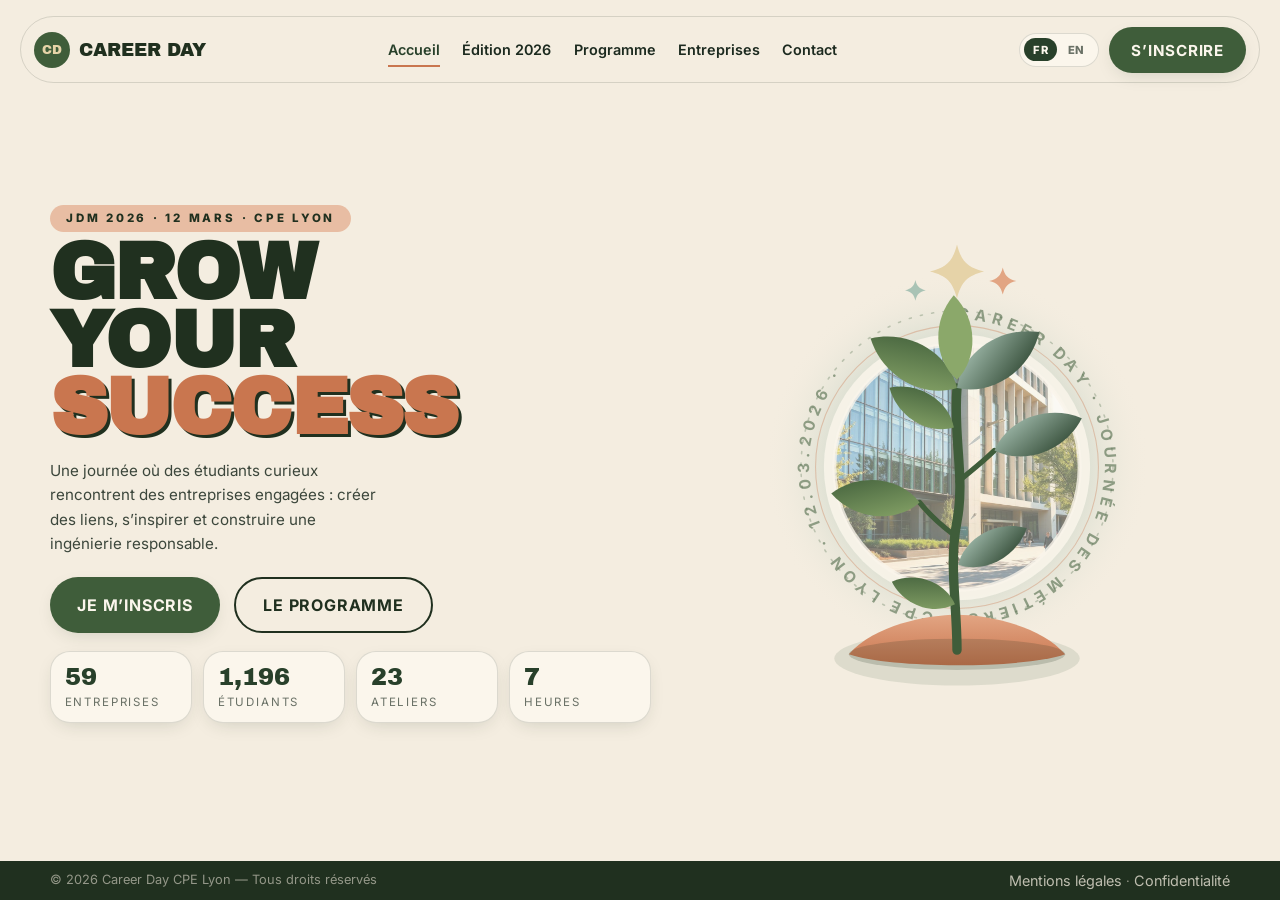
==== index.html @ 2022bc17 "Initial commit" ====
<!doctype html>
<html lang="fr">
<head>
  <meta charset="utf-8" />
  <meta name="viewport" content="width=device-width, initial-scale=1" />
  <title>Career Day 2026 — Grow Your Success | CPE Lyon</title>
  <meta name="description" content="CPE Lyon Career Day 2026: meet innovative companies, discover engineering careers with real impact, and grow your responsible future. March 12, 2026." />
  <meta property="og:title" content="Career Day 2026 — Grow Your Success" />
  <meta property="og:description" content="Meet, exchange, get inspired, and build your responsible future at CPE Lyon Career Day 2026." />
  <meta property="og:type" content="website" />
  <meta name="twitter:card" content="summary_large_image" />
  <link rel="preconnect" href="https://fonts.googleapis.com" />
  <link rel="preconnect" href="https://fonts.gstatic.com" crossorigin />
  <link rel="stylesheet" href="https://fonts.googleapis.com/css2?family=Archivo+Black&family=Archivo:wght@400;600;800;900&family=Inter:wght@400;500;600;700&display=swap" />
  <link rel="stylesheet" href="css/style.css" />
  <link rel="stylesheet" href="css/grow.css" />
  <link rel="stylesheet" href="css/pages.css" />
</head>
<body class="is-landing">
  <a class="skip" href="#main" data-en="Skip to content">Aller au contenu</a>
  <div class="loader" id="loader"><div class="loader__ring" aria-hidden="true"></div></div>
  <div id="site-nav"></div>

  <main id="main">
    <!-- HERO — single screen: title + stats + CTA + animated SVG -->
    <section class="hero hero--single">
      <div class="container hero__grid">
        <div>
          <span class="chip" data-en="JDM 2026 · March 12 · CPE Lyon">JDM 2026 · 12 mars · CPE Lyon</span>
          <h1 class="hero__title">
            <span data-en="Grow">Grow</span>
            <span data-en="Your">Your</span>
            <span class="hero__accent" data-en="Success">Success</span>
          </h1>
          <p class="hero__lead" data-en="One day where curious students meet committed companies — connect, get inspired, and shape a responsible engineering future.">
            Une journée où des étudiants curieux rencontrent des entreprises engagées :
            créer des liens, s’inspirer et construire une ingénierie responsable.
          </p>
          <div class="hero__cta">
            <button class="btn btn--primary btn--lg" data-modal-open="registerModal" data-en="Register free">Je m’inscris</button>
            <a class="btn btn--ghost btn--lg" href="program.html" data-en="Explore the program">Le programme</a>
          </div>
          <ul class="stats">
            <li><span class="stat__num" data-count="60" data-suffix="+">0</span><span class="stat__lbl" data-en="Companies">Entreprises</span></li>
            <li><span class="stat__num" data-count="1200" data-suffix="+">0</span><span class="stat__lbl" data-en="Students">Étudiants</span></li>
            <li><span class="stat__num" data-count="24">0</span><span class="stat__lbl" data-en="Workshops">Ateliers</span></li>
            <li><span class="stat__num" data-count="8">0</span><span class="stat__lbl" data-en="Hours">Heures</span></li>
          </ul>
        </div>

        <!-- ===== Animated SVG illustration: the growth story ===== -->
        <div class="hero__right">
          <div class="grow" role="img" aria-label="Illustration of a seed growing into an upward success sprout">
            <svg class="grow__svg" viewBox="0 0 400 500" fill="none" xmlns="http://www.w3.org/2000/svg" aria-hidden="true">
              <defs>
                <radialGradient id="gHalo" cx="50%" cy="50%" r="50%">
                  <stop offset="0%" stop-color="var(--sand)" stop-opacity=".95" />
                  <stop offset="60%" stop-color="var(--sky)" stop-opacity=".45" />
                  <stop offset="100%" stop-color="var(--cream)" stop-opacity="0" />
                </radialGradient>
                <linearGradient id="gLeafA" x1="0" y1="0" x2="1" y2="1">
                  <stop offset="0%" stop-color="var(--olive)" />
                  <stop offset="100%" stop-color="var(--moss)" />
                </linearGradient>
                <linearGradient id="gLeafB" x1="0" y1="0" x2="1" y2="1">
                  <stop offset="0%" stop-color="var(--sky)" />
                  <stop offset="100%" stop-color="var(--moss-deep)" />
                </linearGradient>
                <linearGradient id="gSoil" x1="0" y1="0" x2="0" y2="1">
                  <stop offset="0%" stop-color="var(--clay-soft)" />
                  <stop offset="100%" stop-color="var(--clay)" />
                </linearGradient>
                <path id="leafShape" d="M0,0 C26,-30 74,-30 104,-4 C74,26 26,26 0,0 Z" />
                <clipPath id="gPhotoClip"><circle cx="200" cy="252" r="118" /></clipPath>
                <path id="sealPath" d="M200,110 a142,142 0 1,1 -0.1,0" />

              </defs>

              <!-- ambient light + provisional JDM emblem -->
              <g class="grow__layer" style="--depth:.35">
                <circle class="grow__halo" cx="200" cy="250" r="185" fill="url(#gHalo)" />
                <circle cx="200" cy="252" r="128" fill="var(--paper)" opacity=".85" />
                <g clip-path="url(#gPhotoClip)" opacity=".55">
                  <image href="assets/images/campus-1.jpg" x="82" y="134" width="236" height="236"
                         preserveAspectRatio="xMidYMid slice" />
                </g>
                <circle cx="200" cy="252" r="118" fill="none" stroke="var(--paper)" stroke-width="4" opacity=".8" />

                <!-- provisional logo / seal -->
                <g class="grow__seal">
                  <circle cx="200" cy="252" r="150" fill="none" stroke="var(--moss)" stroke-opacity=".28"
                          stroke-width="1.5" stroke-dasharray="2 9" stroke-linecap="round" />
                  <circle cx="200" cy="252" r="136" fill="none" stroke="var(--clay)" stroke-opacity=".35" stroke-width="1" />
                  <g class="grow__sealspin">
                    <text class="grow__sealtxt" fill="var(--moss)" fill-opacity=".55">
                      <textPath href="#sealPath" startOffset="0">
                        CAREER DAY · JOURNÉE DES MÉTIERS · CPE LYON · 12.03.2026 ·
                      </textPath>
                    </text>
                  </g>
                </g>
              </g>


              <!-- soil / ground -->
              <g class="grow__layer" style="--depth:.15">
                <g class="grow__ground">
                  <ellipse cx="200" cy="436" rx="118" ry="26" fill="var(--moss)" opacity=".12" />
                  <path d="M96,432 C120,404 172,394 200,394 C228,394 280,404 304,432 C264,446 136,446 96,432 Z" fill="url(#gSoil)" />
                  <ellipse cx="200" cy="432" rx="104" ry="15" fill="var(--bark)" opacity=".18" />
                </g>
              </g>

              <!-- the plant -->
              <g class="grow__layer" style="--depth:.7">
                <g class="grow__plant">
                  <!-- seed -->
                  <ellipse class="grow__seed" cx="200" cy="402" rx="11" ry="15" fill="var(--bark)" />

                  <!-- main stem -->
                  <path class="grow__stem" style="--len:320"
                        d="M200,428 C200,382 192,346 200,304 C208,262 196,222 200,176"
                        stroke="var(--moss)" stroke-width="9" stroke-linecap="round" />
                  <!-- side branches -->
                  <path class="grow__branch" style="--len:70;--d:1.72s" d="M198,318 C182,306 172,296 164,286"
                        stroke="var(--moss)" stroke-width="5" stroke-linecap="round" />
                  <path class="grow__branch" style="--len:70;--d:2.12s" d="M201,266 C216,254 226,246 236,236"
                        stroke="var(--moss)" stroke-width="5" stroke-linecap="round" />

                  <!-- leaves, unfurling one by one -->
                  <g transform="translate(198,384) rotate(-158) scale(.62)">
                    <g class="grow__leafwrap" style="--fr:2.2deg;--fd:.2s">
                      <use class="grow__leaf" href="#leafShape" style="--d:1.48s;--r0:-18deg" fill="url(#gLeafA)" />
                    </g>
                  </g>
                  <g transform="translate(201,346) rotate(-26) scale(.72)">
                    <g class="grow__leafwrap" style="--fr:-2.4deg;--fd:.9s">
                      <use class="grow__leaf" href="#leafShape" style="--d:1.78s;--r0:18deg" fill="url(#gLeafB)" />
                    </g>
                  </g>
                  <g transform="translate(164,286) rotate(-172) scale(.82)">
                    <g class="grow__leafwrap" style="--fr:2.6deg;--fd:1.4s">
                      <use class="grow__leaf" href="#leafShape" style="--d:2.12s;--r0:-20deg" fill="url(#gLeafA)" />
                    </g>
                  </g>
                  <g transform="translate(236,236) rotate(-18) scale(.86)">
                    <g class="grow__leafwrap" style="--fr:-2.2deg;--fd:2s">
                      <use class="grow__leaf" href="#leafShape" style="--d:2.44s;--r0:20deg" fill="url(#gLeafB)" />
                    </g>
                  </g>
                  <g transform="translate(197,214) rotate(-146) scale(.7)">
                    <g class="grow__leafwrap" style="--fr:2deg;--fd:2.6s">
                      <use class="grow__leaf" href="#leafShape" style="--d:2.82s;--r0:-16deg" fill="url(#gLeafA)" />
                    </g>
                  </g>

                  <!-- top sprout : same leaf language as the rest of the plant -->
                  <g transform="translate(200,176)">
                    <g class="grow__bud">
                      <!-- left wing -->
                      <g transform="rotate(-148) scale(.92)">
                        <use class="grow__bud-leaf" style="--d:3.08s;--r0:-24deg" href="#leafShape" fill="url(#gLeafA)" />
                      </g>
                      <!-- right wing -->
                      <g transform="rotate(-32) scale(.92)">
                        <use class="grow__bud-leaf" style="--d:3.24s;--r0:24deg" href="#leafShape" fill="url(#gLeafB)" />
                      </g>
                      <!-- central upward leaf -->
                      <g transform="translate(0,-8) rotate(-90) scale(.78)">
                        <use class="grow__bud-leaf" style="--d:3.42s;--r0:0deg" href="#leafShape" fill="var(--olive)" />
                      </g>
                      <!-- sparkles crowning the sprout -->
                      <path class="grow__spark" style="--d:3.6s"
                            d="M0,-138 C4,-122 10,-116 26,-112 C10,-108 4,-102 0,-86 C-4,-102 -10,-108 -26,-112 C-10,-116 -4,-122 0,-138 Z"
                            fill="var(--sand)" />
                      <path class="grow__spark" style="--d:3.85s"
                            d="M44,-116 C46,-108 49,-105 57,-103 C49,-101 46,-98 44,-90 C42,-98 39,-101 31,-103 C39,-105 42,-108 44,-116 Z"
                            fill="var(--clay-soft)" />
                      <path class="grow__spark" style="--d:4.05s"
                            d="M-40,-104 C-38.6,-98 -36.4,-95.8 -30,-94 C-36.4,-92.2 -38.6,-90 -40,-84 C-41.4,-90 -43.6,-92.2 -50,-94 C-43.6,-95.8 -41.4,-98 -40,-104 Z"
                            fill="var(--sky)" />

                    </g>
                  </g>



                </g>
              </g>

              <!-- soft light motes -->
              <g class="grow__layer" style="--depth:1.35">
                <circle class="grow__mote" cx="128" cy="326" r="3.5" fill="var(--sand)" style="--d:2.8s;--dur:7.4s;--tx:14px" />
                <circle class="grow__mote" cx="272" cy="214" r="3" fill="var(--sky)" style="--d:4.1s;--dur:8.2s;--tx:-12px" />
              </g>
            </svg>
          </div>
        </div>
      </div>
    </section>
  </main>

  <div id="site-footer"></div>

  <!-- Register modal -->
  <div class="modal" id="registerModal" role="dialog" aria-modal="true" aria-labelledby="regTitle" aria-hidden="true">
    <div class="modal__backdrop" data-modal-close></div>
    <div class="modal__panel">
      <button class="modal__close" data-modal-close aria-label="Fermer">×</button>
      <h3 id="regTitle" data-en="Register for Career Day">Inscription au Career Day</h3>
      <p class="muted" data-en="Free for CPE Lyon students. Fill in the form and we'll send your confirmation.">Gratuit pour les étudiants de CPE Lyon. Remplissez le formulaire et vous recevrez votre confirmation.</p>
      <form class="form" data-form data-success="Inscription enregistrée ! Vérifiez votre boîte mail.">
        <div class="field"><label for="rn" data-en="Full name">Nom complet</label><input id="rn" name="name" type="text" required /><span class="err"></span></div>
        <div class="field"><label for="re" data-en="Email">E-mail</label><input id="re" name="email" type="email" required /><span class="err"></span></div>
        <div class="field"><label for="rr" data-en="I am a…">Je suis…</label>
          <select id="rr" name="role" required>
            <option value="" data-en="Choose one">Choisir</option>
            <option data-en="Student">Étudiant·e</option><option data-en="Company">Entreprise</option><option data-en="Alumni">Alumni</option>
          </select><span class="err"></span></div>
        <button type="submit" class="btn btn--primary" data-en="Send registration">Envoyer l’inscription</button>
      </form>
    </div>
  </div>

  <div class="toasts" id="toasts" aria-live="polite"></div>
  <script src="js/layout.js"></script>
  <script src="js/i18n.js"></script>
  <script src="js/script.js"></script>
  <script src="js/grow.js"></script>
</body>
</html>
---- css/style.css ----
/* =========================================================
   Career Day 2026 — earthy eco palette, light mode only
   ========================================================= */

*,*::before,*::after{box-sizing:border-box}
html{scroll-behavior:smooth;-webkit-text-size-adjust:100%}
body{margin:0;font-family:var(--font-sans);color:var(--ink);background:var(--cream);
  -webkit-font-smoothing:antialiased;overflow-x:hidden}
img,svg{display:block;max-width:100%}
button{font:inherit;cursor:pointer;border:0;background:none;color:inherit}
a{color:inherit;text-decoration:none}
:focus-visible{outline:3px solid var(--moss);outline-offset:2px;border-radius:6px}
main{min-height:60vh}

/* ---------- Design tokens (light only, ecological earthy) ---------- */
:root{
  --cream:#f4ede0;         /* warm paper */
  --paper:#fbf6ec;         /* softer paper */
  --ink:#1c2a1f;           /* deep bark */
  --bark:#20301f;          /* deepest green-brown */
  --moss:#3f5d3a;          /* primary forest green */
  --moss-deep:#28402a;
  --olive:#8ba86a;         /* fresh olive accent */
  --clay:#c9764f;          /* warm terracotta */
  --clay-soft:#e2a583;     /* peachy clay */
  --sand:#e6d3a8;          /* golden sand */
  --sky:#a9c3b5;           /* soft eucalyptus */
  --line:rgba(28,42,31,.14);
  --muted:rgba(28,42,31,.65);
  --shadow-sm:0 6px 20px -8px rgba(32,48,31,.22);
  --shadow-lg:0 30px 60px -20px rgba(32,48,31,.38);
  --radius:1.25rem;
  --font-display:"Archivo Black","Archivo",system-ui,sans-serif;
  --font-sans:"Inter",system-ui,-apple-system,sans-serif;
  --ease:cubic-bezier(.22,1,.36,1);
  --container:1180px;
}

.container{width:min(100% - 2.5rem,var(--container));margin-inline:auto}

/* ---------- Typography ---------- */
h1,h2,h3,h4,.font-display{font-family:var(--font-display);letter-spacing:-.02em;line-height:.95;margin:0}
.h2{font-size:clamp(2.4rem,5vw,4.2rem);text-transform:uppercase;color:var(--bark)}
.h2--dark{color:var(--sand)}
.h2--light{color:var(--olive)}
.eyebrow{display:inline-block;font-size:.75rem;font-weight:800;letter-spacing:.28em;
  text-transform:uppercase;color:var(--clay);margin-bottom:1rem}
.eyebrow--light{color:var(--olive)}
.lead{max-width:44ch;color:var(--ink);opacity:.85;font-size:clamp(1rem,1.1vw,1.125rem);line-height:1.65;margin:1.25rem 0 1.75rem}
.lead--dark{color:rgba(244,237,224,.85)}
.lead--light{color:rgba(244,237,224,.85)}
.muted{color:var(--muted);font-size:.9rem}

/* ---------- Buttons ---------- */
.btn{display:inline-flex;align-items:center;justify-content:center;gap:.5rem;
  padding:.85rem 1.4rem;border-radius:999px;font-weight:700;font-size:.95rem;
  text-transform:uppercase;letter-spacing:.05em;transition:transform .25s var(--ease),
  box-shadow .25s var(--ease),background .2s,color .2s;will-change:transform}
.btn:hover{transform:translateY(-2px)}
.btn:active{transform:translateY(0)}
.btn--lg{padding:1rem 1.7rem;font-size:1rem}
.btn--primary{background:var(--moss);color:var(--paper);box-shadow:var(--shadow-sm)}
.btn--primary:hover{background:var(--moss-deep)}
.btn--clay{background:var(--clay);color:var(--paper)}
.btn--sand{background:var(--sand);color:var(--bark)}
.btn--dark{background:var(--bark);color:var(--sand)}
.btn--ghost{background:transparent;color:var(--bark);border:2px solid var(--bark)}
.btn--ghost:hover{background:var(--bark);color:var(--sand)}

/* ---------- Loader ---------- */
.loader{position:fixed;inset:0;background:var(--cream);display:grid;place-items:center;
  z-index:9999;transition:opacity .5s .2s ease,visibility 0s .8s}
.loader.is-hidden{opacity:0;visibility:hidden;pointer-events:none}
.loader__ring{width:52px;height:52px;border:4px solid var(--line);
  border-top-color:var(--moss);border-radius:50%;animation:spin 1s linear infinite}
@keyframes spin{to{transform:rotate(360deg)}}

/* ---------- Scroll progress ---------- */
.scroll-progress{position:fixed;top:0;left:0;height:3px;width:0;background:var(--clay);
  z-index:100;transition:width .1s linear}

/* ---------- Skip link ---------- */
.skip{position:absolute;left:-9999px;top:0;background:var(--bark);color:var(--sand);padding:.6rem 1rem;z-index:100;border-radius:0 0 8px 0}
.skip:focus{left:0}

/* ---------- Nav ---------- */
.nav{position:fixed;inset:1rem 0 auto 0;z-index:60}
.nav.is-scrolled .nav__inner{background:color-mix(in oklab,var(--paper) 92%,transparent);
  backdrop-filter:saturate(140%) blur(14px);-webkit-backdrop-filter:saturate(140%) blur(14px);
  box-shadow:var(--shadow-sm)}
.nav__inner{display:flex;align-items:center;justify-content:space-between;gap:1rem;
  width:min(100% - 2rem,1240px);margin-inline:auto;padding:.6rem .8rem;
  border-radius:999px;border:1px solid var(--line);transition:all .3s var(--ease);background:transparent}
.nav__logo{display:flex;align-items:center;gap:.6rem;font-family:var(--font-display);
  font-size:1.15rem;color:var(--bark);text-transform:uppercase}
.nav__badge{display:grid;place-items:center;width:36px;height:36px;border-radius:50%;
  background:var(--moss);color:var(--sand);font-family:var(--font-display);font-size:.8rem}
.nav__links{display:flex;gap:1.4rem;font-weight:600;font-size:.9rem}
.nav__links a{position:relative;padding:.3rem 0;color:var(--ink)}
.nav__links a::after{content:"";position:absolute;left:0;right:100%;bottom:-4px;height:2px;
  background:var(--clay);transition:right .3s var(--ease)}
.nav__links a:hover::after,.nav__links a[aria-current="page"]::after{right:0}
.nav__links a[aria-current="page"]{color:var(--moss-deep)}
.nav__actions{display:flex;align-items:center;gap:.6rem}
.burger{display:none;width:42px;height:42px;border-radius:50%;background:var(--paper);
  place-items:center;box-shadow:var(--shadow-sm)}
.burger span{display:block;width:20px;height:2px;background:var(--bark);margin:3px auto;transition:.3s var(--ease)}
.burger.is-open span:nth-child(1){transform:translateY(5px) rotate(45deg)}
.burger.is-open span:nth-child(2){opacity:0}
.burger.is-open span:nth-child(3){transform:translateY(-5px) rotate(-45deg)}

/* Mobile drawer */
.drawer{position:fixed;inset:0;background:var(--cream);z-index:58;
  transform:translateY(-100%);transition:transform .5s var(--ease);padding:6.4rem 1.6rem 2rem;display:flex;
  overflow-y:auto}
.drawer.is-open{transform:translateY(0)}
/* keep page content from bleeding through the drawer */
body.nav-open{overflow:hidden}
body.nav-open main,body.nav-open footer{visibility:hidden}
.drawer__nav{display:flex;flex-direction:column;gap:.75rem;font-family:var(--font-display);
  font-size:1.45rem;text-transform:uppercase;color:var(--bark);width:100%}
.drawer__nav a[aria-current="page"]{color:var(--clay)}
.drawer__nav .langsw{align-self:flex-start;margin-top:.2rem}
.drawer__nav .btn{align-self:flex-start;font-family:var(--font-sans);font-size:.88rem;padding:.55rem 1.1rem;margin-top:.35rem}
@media (max-width:400px){
  .drawer{padding:6.1rem 1.3rem 1.6rem}
  .drawer__nav{font-size:1.25rem;gap:.6rem}
}


@media (max-width:960px){
  .nav__links{display:none}
  .burger{display:grid}
  .nav__actions .btn{display:none}
}

/* ---------- Page banner (shared on inner pages) ---------- */
.banner{position:relative;background:var(--moss);color:var(--paper);padding:9rem 0 5rem;overflow:hidden}
.banner__inner{position:relative;z-index:2}
.banner .eyebrow{color:var(--sand)}
.banner h1{font-size:clamp(2.6rem,6vw,5rem);text-transform:uppercase;color:var(--sand)}
.banner p{max-width:52ch;color:rgba(244,237,224,.85);margin-top:1.2rem;line-height:1.6}
.banner__deco{position:absolute;right:-4rem;top:-4rem;width:22rem;height:22rem;border-radius:50%;
  background:radial-gradient(circle at 30% 30%,var(--olive),transparent 65%);opacity:.55;z-index:1}
.wave{position:absolute;left:0;right:0;bottom:-1px;line-height:0;z-index:2}
.wave svg{width:100%;height:80px;display:block}
.wave svg path{fill:var(--cream)}
.banner + section{padding-top:5rem}

/* ---------- HERO (home) ---------- */
.hero{position:relative;padding:9rem 0 6rem;background:var(--cream);overflow:hidden}
.hero__grid{display:grid;grid-template-columns:1.1fr 1fr;gap:3rem;align-items:center}
.chip{background:color-mix(in oklab,var(--clay-soft) 65%,transparent);
  color:var(--bark);padding:.4rem 1rem;border-radius:999px;
  font-size:.72rem;font-weight:800;letter-spacing:.24em;text-transform:uppercase}
.hero__title{font-family:var(--font-display);text-transform:uppercase;
  font-size:clamp(3.2rem,10vw,8.2rem);line-height:.85;margin-top:1.4rem;color:var(--bark)}
.hero__title span{display:block}
.hero__accent{color:var(--clay);text-shadow:3px 3px 0 var(--bark)}
.hero__lead{margin-top:1.7rem;max-width:34ch;font-size:clamp(1rem,1.2vw,1.15rem);color:var(--ink);opacity:.85;line-height:1.6}
.hero__cta{margin-top:1.8rem;display:flex;flex-wrap:wrap;gap:.9rem}

/* stats */
.stats{display:grid;grid-template-columns:repeat(4,1fr);gap:1rem;margin:2.5rem 0 0;padding:0;list-style:none}
.stats li{background:var(--paper);border:1px solid var(--line);border-radius:var(--radius);
  padding:1rem 1.1rem;transition:transform .3s var(--ease);box-shadow:var(--shadow-sm)}
.stats li:hover{transform:translateY(-4px)}
.stat__num{display:block;font-family:var(--font-display);font-size:1.9rem;color:var(--moss-deep)}
.stat__lbl{font-size:.72rem;letter-spacing:.16em;text-transform:uppercase;color:var(--muted)}

/* hero right */
.hero__right{position:relative;justify-self:center;width:100%;max-width:440px;aspect-ratio:4/5}
.blob{position:absolute;inset:0;overflow:hidden;background:var(--moss);
  border-radius:58% 42% 55% 45% / 60% 55% 45% 40%;animation:morph 12s ease-in-out infinite}
.blob img{width:100%;height:100%;object-fit:cover}
@keyframes morph{
  0%,100%{border-radius:58% 42% 55% 45% / 60% 55% 45% 40%}
  50%{border-radius:45% 55% 40% 60% / 50% 45% 55% 50%}
}
.sticker{position:absolute;transform:rotate(var(--rot));animation:float 6s ease-in-out infinite;filter:drop-shadow(var(--shadow-sm))}
.sticker--lg{bottom:-1.5rem;right:-1rem;background:var(--clay);color:var(--paper);
  width:132px;height:132px;border-radius:50%;display:grid;place-items:center;
  text-align:center;font-family:var(--font-display);font-size:.72rem;text-transform:uppercase;letter-spacing:.06em;line-height:1.15}
.sticker--sm{width:56px;height:56px;border-radius:50%;display:grid;place-items:center;
  background:var(--sand);color:var(--bark);font-size:1.5rem}
.sticker--top{top:-1rem;right:12%}
.sticker--side{top:45%;left:-1.2rem;background:var(--sky);color:var(--bark)}
@keyframes float{0%,100%{transform:rotate(var(--rot)) translateY(0)}50%{transform:rotate(var(--rot)) translateY(-10px)}}

.hero .wave svg path{fill:var(--moss)}

/* ---------- Feature teasers (home) ---------- */
.teasers{background:var(--moss);color:var(--paper);padding:5rem 0 6rem}
.teasers h2{color:var(--sand)}
.teasers__grid{display:grid;grid-template-columns:repeat(3,1fr);gap:1.2rem;margin-top:2rem}
.teaser{background:rgba(255,255,255,.05);border:1px solid rgba(255,255,255,.1);
  border-radius:var(--radius);padding:1.8rem 1.4rem;transition:transform .35s var(--ease),background .3s;
  display:flex;flex-direction:column;gap:.8rem}
.teaser:hover{transform:translateY(-8px);background:rgba(255,255,255,.09)}
.teaser__ico{width:52px;height:52px;border-radius:14px;display:grid;place-items:center;background:var(--sand);color:var(--bark)}
.teaser h3{font-family:var(--font-display);text-transform:uppercase;color:var(--sand);font-size:1.15rem}
.teaser p{color:rgba(244,237,224,.78);font-size:.92rem;line-height:1.55;margin:0;flex-grow:1}
.teaser__link{font-weight:700;color:var(--clay-soft);font-size:.85rem;text-transform:uppercase;letter-spacing:.08em}
.teaser__link:hover{color:var(--sand)}

/* ---------- Cards (about pillars) ---------- */
.cards{display:grid;grid-template-columns:repeat(3,1fr);gap:1.2rem}
.card{background:var(--paper);border:1px solid var(--line);border-radius:var(--radius);
  padding:1.8rem 1.4rem;text-align:center;transition:transform .35s var(--ease),box-shadow .3s;box-shadow:var(--shadow-sm)}
.card:hover{transform:translateY(-8px);box-shadow:var(--shadow-lg)}
.card__icon{width:64px;height:64px;border-radius:50%;display:grid;place-items:center;
  margin:0 auto;color:var(--bark);transition:transform .3s var(--ease)}
.card:hover .card__icon{transform:scale(1.1) rotate(-6deg)}
.card h3{font-size:1.15rem;text-transform:uppercase;color:var(--moss-deep);margin:1rem 0 .4rem}
.card p{font-size:.9rem;color:var(--muted);line-height:1.55;margin:0}

/* ---------- Marquee ---------- */
.marquee{background:var(--bark);padding:1.4rem 0;overflow:hidden}
.marquee__track{display:flex;gap:2rem;background:var(--sand);color:var(--bark);
  padding:.85rem 0;transform:rotate(-2deg);width:110%;margin-left:-5%;
  font-family:var(--font-display);font-size:clamp(1.1rem,2vw,1.7rem);text-transform:uppercase;
  animation:scroll 30s linear infinite;white-space:nowrap}
.marquee__track span{padding-inline:1rem}
@keyframes scroll{to{transform:rotate(-2deg) translateX(-50%)}}

/* ---------- Two-col info (edition/program) ---------- */
.split{padding:5rem 0;background:var(--cream)}
.split__grid{display:grid;grid-template-columns:1fr 1fr;gap:3rem;align-items:center}
.split--clay{background:var(--clay-soft)}
.split--sand{background:var(--sand)}

.info-card{background:var(--paper);border-radius:var(--radius);padding:1.8rem;box-shadow:var(--shadow-sm)}
.info-card h3{font-family:var(--font-display);text-transform:uppercase;font-size:1.4rem;color:var(--bark);margin-bottom:1rem}
.info-card ul{list-style:none;margin:0;padding:0;display:flex;flex-direction:column;gap:.8rem;color:var(--bark)}
.info-card li{display:flex;align-items:flex-start;gap:.8rem;font-size:.95rem}
.dot{display:inline-block;width:32px;height:32px;border-radius:50%;flex-shrink:0;display:grid;place-items:center;color:var(--paper)}
.info-card small{color:var(--muted)}
.info-photo{margin:0;border-radius:var(--radius);overflow:hidden;aspect-ratio:4/3;box-shadow:var(--shadow-sm)}
.info-photo img{width:100%;height:100%;object-fit:cover;transition:transform .6s var(--ease)}
.info-photo:hover img{transform:scale(1.05)}

/* Passport visual */
.passport{position:relative;display:grid;place-items:center;padding:1rem}
.passport__card{width:230px;height:320px;background:var(--bark);border-radius:1.2rem;
  color:var(--sand);padding:1.5rem;box-shadow:var(--shadow-lg);
  display:flex;flex-direction:column;align-items:center;justify-content:space-between;
  transform:rotate(-8deg);transition:transform .5s var(--ease)}
.passport__card:hover{transform:rotate(-4deg) translateY(-8px) scale(1.02)}
.passport__top,.passport__bot{font-family:var(--font-display);text-transform:uppercase;text-align:center;font-size:1.15rem;line-height:1}
.passport__bot{font-size:.7rem;letter-spacing:.22em}
.passport__globe{border:2px solid var(--sand);border-radius:50%;width:135px;height:135px;display:grid;place-items:center;color:var(--sand)}

/* ---------- Section shell ---------- */
.section{padding:5rem 0;background:var(--cream)}
.section--paper{background:var(--paper)}
.section--moss{background:var(--moss);color:var(--paper)}
.section--moss .h2{color:var(--sand)}
.section--moss .lead{color:rgba(244,237,224,.85)}
.section--moss .eyebrow{color:var(--olive)}
.section__head{max-width:640px;margin-bottom:2.5rem}

/* ---------- Tabs ---------- */
.tabs{display:inline-flex;gap:.4rem;background:var(--paper);padding:.4rem;border-radius:999px;
  margin-top:.5rem;box-shadow:var(--shadow-sm);border:1px solid var(--line)}
.tab{padding:.7rem 1.4rem;border-radius:999px;font-weight:700;color:var(--muted);transition:.25s var(--ease)}
.tab.is-active{background:var(--bark);color:var(--sand)}
.tab-panels{margin-top:2rem}
.tab-panel{display:none;animation:fade .4s var(--ease)}
.tab-panel.is-active{display:block}
@keyframes fade{from{opacity:0;transform:translateY(8px)}to{opacity:1;transform:none}}
.agenda{list-style:none;margin:0;padding:0;display:grid;gap:.9rem;max-width:720px}
.agenda li{display:grid;grid-template-columns:80px 1fr;gap:1.2rem;padding:1.1rem 1.3rem;
  background:var(--paper);border:1px solid var(--line);border-radius:var(--radius);
  transition:transform .25s var(--ease);box-shadow:var(--shadow-sm)}
.agenda li:hover{transform:translateX(6px)}
.agenda time{font-family:var(--font-display);color:var(--clay);font-size:1.1rem}
.agenda b{color:var(--bark);display:block}
.agenda p{margin:.3rem 0 0;color:var(--muted);font-size:.9rem}

/* ---------- Partners ---------- */
.partners__grid{margin-top:2rem;display:grid;grid-template-columns:repeat(4,1fr);gap:1rem}
.partner{background:var(--paper);border-radius:var(--radius);padding:2rem 1rem;text-align:center;
  font-family:var(--font-display);letter-spacing:.05em;color:var(--bark);
  transition:transform .3s var(--ease),box-shadow .3s;box-shadow:var(--shadow-sm);border:1px solid var(--line)}
.partner:hover{transform:translateY(-6px) rotate(-1deg);box-shadow:var(--shadow-lg);background:var(--sand)}
.partner__tier{display:block;font-family:var(--font-sans);font-size:.68rem;letter-spacing:.24em;color:var(--clay);margin-bottom:.5rem;font-weight:700}

/* ---------- FAQ ---------- */
.faq__grid{display:grid;grid-template-columns:1fr 1.4fr;gap:3rem;align-items:start}
.accordion{display:flex;flex-direction:column;gap:.7rem}
.acc{background:var(--paper);border:1px solid var(--line);border-radius:var(--radius);
  overflow:hidden;transition:box-shadow .3s var(--ease)}
.acc[open]{box-shadow:var(--shadow-sm)}
.acc summary{padding:1.1rem 1.3rem;font-weight:700;color:var(--bark);
  cursor:pointer;display:flex;justify-content:space-between;align-items:center;list-style:none;gap:1rem}
.acc summary::-webkit-details-marker{display:none}
.acc summary::after{content:"+";font-family:var(--font-display);font-size:1.5rem;transition:transform .3s var(--ease);color:var(--clay)}
.acc[open] summary::after{transform:rotate(45deg)}
.acc__body{padding:0 1.3rem 1.2rem;color:var(--muted);line-height:1.6}

/* ---------- Contact ---------- */
.contact-block{background:var(--bark);color:var(--cream);padding:5rem 0;border-radius:var(--radius);margin-top:3rem}
.contact__grid{display:grid;grid-template-columns:1fr 1.2fr;gap:3rem;align-items:start;padding:0 2.5rem}
.contact__meta{list-style:none;margin:1.5rem 0 0;padding:0;display:flex;flex-direction:column;gap:.6rem;color:rgba(244,237,224,.8)}
.form{display:grid;gap:1rem;background:rgba(255,255,255,.05);padding:1.8rem;border-radius:var(--radius);border:1px solid rgba(255,255,255,.1)}
.field{display:grid;gap:.35rem}
.field label{font-size:.85rem;font-weight:600;letter-spacing:.06em;text-transform:uppercase;color:var(--sand)}
.field input,.field select,.field textarea{background:rgba(0,0,0,.2);border:1px solid rgba(255,255,255,.15);
  color:var(--cream);padding:.85rem 1rem;border-radius:.9rem;font:inherit;transition:border-color .2s,background .2s}
.field input:focus,.field select:focus,.field textarea:focus{border-color:var(--olive);background:rgba(0,0,0,.35);outline:none}
.field.has-error input,.field.has-error select,.field.has-error textarea{border-color:#ff8b8b}
.err{min-height:1rem;font-size:.78rem;color:#ffcccc}

/* ---------- CTA banner ---------- */
.cta-band{background:var(--clay);color:var(--paper);padding:4rem 0;text-align:center}
.cta-band h2{color:var(--paper);font-size:clamp(2rem,4vw,3.4rem);text-transform:uppercase}
.cta-band p{max-width:52ch;margin:1rem auto 1.8rem;color:rgba(251,246,236,.9)}
.cta-band .btn{background:var(--bark);color:var(--sand)}
.cta-band .btn:hover{background:var(--moss-deep)}

/* ---------- Footer ---------- */
.footer{background:var(--bark);color:var(--cream);padding:5rem 0 1.5rem;position:relative}
.footer__grid{display:grid;grid-template-columns:1.4fr 1fr 1fr 1fr;gap:2rem;padding-bottom:3rem;border-bottom:1px solid rgba(255,255,255,.1)}
.footer__logo{color:var(--sand);margin-bottom:1rem}
.footer p,.footer li,.footer a{color:rgba(244,237,224,.75);font-size:.9rem}
.footer h4{color:var(--sand);font-size:.78rem;letter-spacing:.24em;text-transform:uppercase;margin-bottom:1rem}
.footer ul{list-style:none;padding:0;margin:0;display:flex;flex-direction:column;gap:.5rem}
.footer a:hover{color:var(--olive)}
.socials{display:flex;gap:.6rem}
.socials a{display:grid;place-items:center;width:42px;height:42px;border-radius:50%;
  background:rgba(255,255,255,.1);font-family:var(--font-display);font-size:.8rem;transition:.3s var(--ease)}
.socials a:hover{background:var(--clay);color:var(--paper);transform:translateY(-3px)}
.footer__stamp{display:grid;place-items:center}
.footer__stamp div{width:130px;height:130px;border-radius:50%;background:var(--sand);color:var(--bark);
  display:grid;place-items:center;text-align:center;font-family:var(--font-display);font-size:.72rem;
  text-transform:uppercase;letter-spacing:.06em;line-height:1.2;transform:rotate(-8deg);box-shadow:var(--shadow-lg)}
.footer__bar{display:flex;justify-content:space-between;padding-top:1.5rem;font-size:.8rem;color:rgba(244,237,224,.55);flex-wrap:wrap;gap:1rem;max-width:var(--container);margin-inline:auto}

/* ---------- Back to top ---------- */
.to-top{position:fixed;bottom:1.5rem;right:1.5rem;width:48px;height:48px;border-radius:50%;
  background:var(--bark);color:var(--sand);font-size:1.3rem;font-weight:700;
  box-shadow:var(--shadow-lg);opacity:0;transform:translateY(20px);transition:.4s var(--ease);z-index:50}
.to-top.is-visible{opacity:1;transform:translateY(0)}
.to-top:hover{transform:translateY(-4px);background:var(--moss-deep)}

/* ---------- Modal ---------- */
.modal{position:fixed;inset:0;z-index:200;display:none;align-items:center;justify-content:center;padding:1.5rem}
.modal.is-open{display:flex;animation:fade .3s var(--ease)}
.modal__backdrop{position:absolute;inset:0;background:rgba(32,48,31,.55);backdrop-filter:blur(6px);-webkit-backdrop-filter:blur(6px)}
.modal__panel{position:relative;background:var(--paper);color:var(--ink);width:min(100%,480px);
  padding:2rem;border-radius:1.5rem;box-shadow:var(--shadow-lg);animation:pop .4s var(--ease)}
@keyframes pop{from{transform:scale(.92);opacity:0}to{transform:scale(1);opacity:1}}
.modal__close{position:absolute;top:.6rem;right:.9rem;font-size:1.8rem;line-height:1;color:var(--muted)}
.modal__panel h3{font-family:var(--font-display);text-transform:uppercase;color:var(--bark);font-size:1.4rem;margin-bottom:.6rem}
.modal__panel .form{background:var(--cream);padding:1rem;border:1px solid var(--line);margin-top:1rem}
.modal__panel .field label{color:var(--bark)}
.modal__panel .field input,.modal__panel .field select{background:var(--paper);color:var(--ink);border:1px solid var(--line)}
.modal__panel .field input:focus,.modal__panel .field select:focus{border-color:var(--moss);background:#fff}
.modal__panel .err{color:#b3341c}

/* ---------- Toasts ---------- */
.toasts{position:fixed;top:1rem;right:1rem;z-index:300;display:flex;flex-direction:column;gap:.6rem;pointer-events:none}
.toast{background:var(--bark);color:var(--sand);padding:.9rem 1.2rem;border-radius:.9rem;
  box-shadow:var(--shadow-lg);font-size:.9rem;min-width:220px;
  animation:toastIn .35s var(--ease);pointer-events:auto;border-left:4px solid var(--olive)}
.toast.is-error{border-left-color:#ff8b8b}
@keyframes toastIn{from{transform:translateX(120%);opacity:0}to{transform:none;opacity:1}}
.toast.is-out{animation:toastOut .35s var(--ease) forwards}
@keyframes toastOut{to{transform:translateX(120%);opacity:0}}

/* ---------- Reveal on scroll ---------- */
[data-reveal]{opacity:0;transform:translateY(30px);transition:opacity .7s var(--ease) var(--d,0s),transform .7s var(--ease) var(--d,0s)}
[data-reveal].is-in{opacity:1;transform:none}

/* ---------- Responsive ---------- */
@media (max-width:960px){
  .hero__grid,.split__grid,.faq__grid,.contact__grid{grid-template-columns:1fr;gap:2.5rem}
  .cards,.teasers__grid{grid-template-columns:1fr}
  .stats{grid-template-columns:repeat(2,1fr)}
  .partners__grid{grid-template-columns:repeat(2,1fr)}
  .footer__grid{grid-template-columns:1fr 1fr;gap:2.5rem}
  .footer__stamp{justify-self:start}
  .hero{padding-top:7rem}
  .banner{padding:8rem 0 4rem}
  .contact__grid{padding:0 1.5rem}
}
@media (max-width:520px){
  .partners__grid,.footer__grid{grid-template-columns:1fr}
  .agenda li{grid-template-columns:1fr}
}
@media (prefers-reduced-motion:reduce){
  *,*::before,*::after{animation-duration:.001ms!important;transition-duration:.001ms!important}
  [data-reveal]{opacity:1;transform:none}
}

/* ---------- Landing (single-screen home) ---------- */
.is-landing{min-height:100svh;display:flex;flex-direction:column}
.is-landing main{min-height:0;flex:1 0 auto;display:flex;flex-direction:column}
.is-landing .hero--single,.is-landing .page-single{flex:1 0 auto;min-height:0}
.is-landing .footer{padding:.7rem 0}
.is-landing .footer__grid,.is-landing .footer__stamp{display:none}
.is-landing .footer__bar{padding-top:0}
.hero--single{display:flex;align-items:center;min-height:100svh;padding:6.5rem 0 2rem}
.is-landing .hero--single{padding:5.4rem 0 1.1rem}
.hero--single .hero__grid{width:min(100% - 2.5rem,var(--container));align-items:center;gap:2rem}
.hero--single .hero__title{font-size:clamp(2.4rem,min(7.2vw,11vh),6.4rem);margin-top:.8rem}
.hero--single .hero__lead{margin-top:1.1rem;font-size:clamp(.95rem,1.05vw,1.05rem)}
.hero--single .hero__cta{margin-top:1.3rem}
.hero--single .stats{margin-top:clamp(.9rem,2vh,1.6rem);gap:.7rem}
.hero--single .stats li{padding:.75rem .85rem}
.hero--single .stat__num{font-size:1.5rem}
.hero--single .hero__right{max-width:min(100%,520px,72vh);aspect-ratio:1/1}
@media (max-width:960px){
  .hero--single{min-height:auto;padding:6.5rem 0 3rem}
  .hero--single .hero__grid{gap:1.5rem}
  .hero--single .hero__right{max-width:340px}
}
---- css/grow.css ----
/* =========================================================
   Grow Your Success — animated SVG plant component
   Pure CSS animation (60fps, transform/opacity only) + JS parallax
   ========================================================= */

.grow{
  position:relative;
  width:100%;
  max-width:520px;
  margin-inline:auto;
  aspect-ratio:1/1;
  isolation:isolate;
}
.grow__svg{width:100%;height:100%;overflow:visible}

/* --- ambient halo behind the plant --- */
.grow__halo{
  transform-box:view-box;transform-origin:200px 250px;
  animation:grow-halo 10s cubic-bezier(.4,0,.2,1) infinite;
}
@keyframes grow-halo{
  0%,100%{transform:scale(1);opacity:.55}
  50%{transform:scale(1.06);opacity:.8}
}

/* --- ground / pot --- */
.grow__ground{
  transform-box:view-box;transform-origin:200px 430px;
  animation:grow-pop .72s cubic-bezier(.18,1.18,.28,1) both;
}
@keyframes grow-pop{
  from{transform:scale(.6);opacity:0}
  to{transform:scale(1);opacity:1}
}

/* --- seed --- */
.grow__seed{
  transform-box:view-box;transform-origin:200px 402px;
  animation:grow-seed 1.12s cubic-bezier(.2,1.25,.28,1) .12s both;
}
@keyframes grow-seed{
  0%{transform:translateY(-16px) scale(.2);opacity:0}
  42%{transform:translateY(0) scale(1.08);opacity:1}
  68%{transform:translateY(0) scale(.96);opacity:1}
  100%{transform:translateY(8px) scale(.22);opacity:0}
}

/* --- stem drawing --- */
.grow__stem{
  stroke-dasharray:var(--len,520);
  stroke-dashoffset:var(--len,520);
  animation:grow-draw 2.35s cubic-bezier(.22,1,.36,1) .72s forwards;
}
.grow__branch{
  stroke-dasharray:var(--len,120);
  stroke-dashoffset:var(--len,120);
  animation:grow-draw .86s cubic-bezier(.22,1,.36,1) var(--d,1.8s) forwards;
}
@keyframes grow-draw{to{stroke-dashoffset:0}}

/* --- leaves unfurl one by one --- */
.grow__leaf{
  transform-box:fill-box;
  transform-origin:var(--origin,0% 50%);
  opacity:0;
  animation:grow-leaf .98s cubic-bezier(.18,1.28,.28,1) var(--d,1.7s) forwards;
}
@keyframes grow-leaf{
  0%{opacity:0;transform:scale(.18) rotate(var(--r0,-18deg)) translateX(-6px)}
  58%{opacity:1;transform:scale(1.04) rotate(calc(var(--r0,-18deg) / 4)) translateX(1px)}
  100%{opacity:1;transform:scale(1) rotate(0deg) translateX(0)}
}

/* --- top sprout : mirrored leaves, same visual language as the plant --- */
.grow__bud{
  transform-box:fill-box;
  transform-origin:center bottom;
  opacity:0;
  animation:grow-bud-pop .8s cubic-bezier(.2,1.3,.3,1) 3.05s forwards,
            grow-bud-float 6.2s ease-in-out 4.1s infinite;
}
@keyframes grow-bud-pop{
  0%{opacity:0;transform:translateY(14px) scale(.6)}
  70%{opacity:1;transform:translateY(-2px) scale(1.04)}
  100%{opacity:1;transform:translateY(0) scale(1)}
}
@keyframes grow-bud-float{
  0%,100%{transform:translateY(0) rotate(-1deg)}
  50%{transform:translateY(-5px) rotate(1deg)}
}
.grow__bud-leaf{
  transform-box:fill-box;
  transform-origin:0% 50%;
  opacity:0;
  animation:grow-leaf .86s cubic-bezier(.18,1.28,.28,1) var(--d,3.1s) forwards;
}
.grow__spark{
  transform-box:fill-box;transform-origin:center;opacity:0;
  animation:grow-badge .6s cubic-bezier(.2,1.4,.3,1) var(--d,3.6s) forwards,
            grow-twinkle 3.6s ease-in-out calc(var(--d,3.6s) + .6s) infinite;
}
@keyframes grow-twinkle{
  0%,100%{opacity:1;transform:scale(1) rotate(0deg)}
  50%{opacity:.65;transform:scale(.82) rotate(18deg)}
}
@keyframes grow-badge{
  0%{opacity:0;transform:scale(.2)}
  70%{opacity:1;transform:scale(1.14)}
  100%{opacity:1;transform:scale(1)}
}


/* --- the whole plant breathes + sways forever (discreet loop) --- */
.grow__plant{
  transform-box:view-box;
  transform-origin:200px 430px;
  animation:grow-breathe 6.8s ease-in-out 4.5s infinite;
}
@keyframes grow-breathe{
  0%,100%{transform:scaleY(1) scaleX(1) rotate(0deg)}
  25%{transform:scaleY(1.012) scaleX(.995) rotate(.7deg)}
  50%{transform:scaleY(1.02) scaleX(.99) rotate(0deg)}
  75%{transform:scaleY(1.012) scaleX(.995) rotate(-.7deg)}
}

/* --- individual leaf float, offset per leaf --- */
.grow__leafwrap{
  transform-box:fill-box;transform-origin:var(--origin,0% 50%);
  animation:grow-float 6.2s ease-in-out var(--fd,0s) infinite;
}
@keyframes grow-float{
  0%,100%{transform:rotate(0deg) translateY(0)}
  50%{transform:rotate(var(--fr,2deg)) translateY(-3px)}
}

/* --- floating particles / light motes --- */
.grow__mote{
  transform-box:fill-box;transform-origin:center;
  opacity:0;
  animation:grow-mote var(--dur,7s) ease-in-out var(--d,3s) infinite;
}
@keyframes grow-mote{
  0%{opacity:0;transform:translate(0,0) scale(.6)}
  15%{opacity:.9}
  70%{opacity:.5}
  100%{opacity:0;transform:translate(var(--tx,10px),-90px) scale(1.1)}
}

/* --- parallax layers driven by JS custom props --- */
.grow__layer{transition:transform .5s cubic-bezier(.22,1,.36,1)}
.grow[data-parallax="on"] .grow__layer{
  transform:translate3d(calc(var(--px,0) * var(--depth,1)),calc(var(--py,0) * var(--depth,1)),0);
}

@media (prefers-reduced-motion:reduce){
  .grow *{animation:none !important;opacity:1 !important;stroke-dashoffset:0 !important;transform:none !important}
  .grow__seed{opacity:0 !important}
}

/* --- provisional JDM seal behind the plant --- */
.grow__seal{opacity:0;animation:seal-in 1.1s cubic-bezier(.22,1,.36,1) .5s forwards}
@keyframes seal-in{from{opacity:0;transform:scale(.94)}to{opacity:1;transform:scale(1)}}
.grow__seal{transform-box:view-box;transform-origin:200px 252px}
.grow__sealspin{transform-box:view-box;transform-origin:200px 252px;animation:seal-spin 46s linear infinite}
@keyframes seal-spin{to{transform:rotate(360deg)}}
.grow__sealtxt{
  font-family:var(--font-sans);font-size:15px;font-weight:700;
  letter-spacing:.34em;text-transform:uppercase;
}
@media (prefers-reduced-motion:reduce){.grow__sealspin{animation:none}}
---- css/pages.css ----
/* =========================================================
   Single-screen inner pages (about / edition / program /
   partners / contact) — editorial left column + media right
   ========================================================= */

.page-single{
  display:flex;align-items:center;
  min-height:calc(100svh - 74px);
  padding:5.4rem 0 1.1rem;
  background:
    radial-gradient(120% 90% at 8% 10%, color-mix(in oklab,var(--sand) 42%,transparent), transparent 62%),
    var(--cream);
}
.page-single .page__grid{
  width:min(100% - 2.5rem,var(--container));
  margin-inline:auto;
  display:grid;grid-template-columns:1.05fr .95fr;gap:3rem;align-items:center;
}

/* =========================================================
   LEFT COLUMN — "intro" editorial block
   ========================================================= */
.intro{position:relative;max-width:36rem}

/* animated entrance for each block */
.intro > *{animation:intro-up .75s cubic-bezier(.2,.9,.25,1) both}
.intro > *:nth-child(1){animation-delay:.04s}
.intro > *:nth-child(2){animation-delay:.12s}
.intro > *:nth-child(3){animation-delay:.22s}
.intro > *:nth-child(4){animation-delay:.32s}
.intro > *:nth-child(5){animation-delay:.42s}
@keyframes intro-up{from{opacity:0;transform:translateY(22px)}to{opacity:1;transform:none}}

/* eyebrow */
.intro__eyebrow{
  display:inline-flex;align-items:center;gap:.6rem;
  font-size:.7rem;font-weight:800;letter-spacing:.18em;text-transform:uppercase;
  color:var(--moss-deep);
}
.intro__eyebrow i{
  width:34px;height:2px;border-radius:2px;background:var(--clay);display:block;
  transform-origin:left;animation:eyebrow-line .8s .15s var(--ease) both;
}
@keyframes eyebrow-line{from{transform:scaleX(0)}to{transform:scaleX(1)}}

/* title: line-by-line mask reveal */
.intro__title{
  margin:.9rem 0 0;font-family:var(--font-display);text-transform:uppercase;
  line-height:.95;letter-spacing:-.015em;color:var(--bark);
  font-size:clamp(2.1rem,min(4.4vw,6.2vh),3.8rem);
  display:flex;flex-direction:column;
}
.intro__title .w{display:block;overflow:hidden}
.intro__title .w > span{display:block;animation:title-rise .9s cubic-bezier(.2,.9,.25,1) both}
.intro__title .w:nth-child(1) > span{animation-delay:.12s}
.intro__title .w:nth-child(2) > span{animation-delay:.24s}
.intro__title .w:nth-child(3) > span{animation-delay:.34s}
@keyframes title-rise{from{transform:translateY(105%)}to{transform:none}}
.intro__title .w--accent > span{
  color:var(--clay);
  background:linear-gradient(180deg,transparent 68%,color-mix(in oklab,var(--sand) 92%,transparent) 68%);
  width:fit-content;padding-right:.12em;
}
.intro__title--edition{
  font-size:clamp(2rem,min(3.2vw,4.6vh),2.5rem);
  line-height:1.05;
}

.intro__lead{
  margin-top:1rem;max-width:42ch;font-size:clamp(.98rem,1.55vh,1.1rem);line-height:1.6;
  color:var(--ink);opacity:.9;
}

/* numbered / iconic list */
.intro__list{list-style:none;margin:1.2rem 0 0;padding:0;display:grid;gap:.15rem;position:relative}
.intro__list li{
  display:grid;grid-template-columns:auto 1fr;gap:1rem;align-items:start;
  padding:clamp(.5rem,.9vh,.75rem) .9rem clamp(.5rem,.9vh,.75rem) .55rem;border-radius:14px;position:relative;
  transition:background .3s var(--ease),transform .3s var(--ease);
}
.intro__list li::after{
  content:"";position:absolute;left:.9rem;right:.9rem;bottom:0;height:1px;
  background:color-mix(in oklab,var(--moss) 18%,transparent);
}
.intro__list li:last-child::after{display:none}
.intro__list li:hover{background:var(--paper);transform:translateX(6px)}
.intro__list li:hover .intro__k{background:var(--clay);color:var(--paper);transform:rotate(-6deg)}
.intro__k{
  width:38px;height:38px;border-radius:12px;display:grid;place-items:center;
  background:color-mix(in oklab,var(--olive) 22%,var(--paper));color:var(--moss-deep);
  font-family:var(--font-display);font-size:.86rem;letter-spacing:.02em;
  transition:background .3s var(--ease),color .3s var(--ease),transform .3s var(--ease);
}
.intro__list b{display:block;color:var(--bark);font-size:1.02rem;line-height:1.3}
.intro__list small{display:block;margin-top:.15rem;color:var(--muted);font-size:.9rem;line-height:1.45}

/* key figures strip (edition) */
.intro__figs{list-style:none;display:grid;grid-template-columns:repeat(4,1fr);gap:.6rem;margin:1.3rem 0 0;padding:0}
.intro__figs li{
  background:var(--paper);border:1px solid var(--line);border-radius:16px;
  padding:.85rem .6rem;text-align:center;
  transition:transform .3s var(--ease),box-shadow .3s var(--ease),border-color .3s
}
.intro__figs li:hover{transform:translateY(-5px);box-shadow:var(--shadow-sm);border-color:color-mix(in oklab,var(--olive) 55%,transparent)}
.intro__figs .stat__num{display:block;font-family:var(--font-display);font-size:1.55rem;color:var(--moss-deep);line-height:1}
.intro__figs .stat__lbl{display:block;margin-top:.25rem;font-size:.68rem;letter-spacing:.12em;text-transform:uppercase;color:var(--muted)}

/* CTA */
.intro__cta{margin-top:1.25rem;display:flex;flex-wrap:wrap;gap:.8rem;align-items:stretch}
.intro__cta > *{min-height:58px}
.intro__cta--tall > *{min-height:66px}
.btn--tall{display:inline-flex;align-items:center;justify-content:center;padding-inline:1.6rem}

.book-btn{display:inline-flex;align-items:center;gap:.85rem;padding:.65rem 1.1rem .65rem .65rem;border-radius:999px;background:var(--paper);border:1px solid var(--line);box-shadow:var(--shadow-sm);transition:transform .25s var(--ease),background .25s,border-color .25s}
.book-btn:hover{transform:translateY(-2px);background:var(--sand);border-color:color-mix(in oklab,var(--olive) 55%,transparent)}
.book-btn__ico{width:40px;height:40px;border-radius:50%;display:grid;place-items:center;background:var(--clay-soft);font-size:1.1rem}
.book-btn__txt{display:flex;flex-direction:column;gap:.15rem}
.book-btn__txt b{font-size:.95rem;font-weight:800;color:var(--bark);text-transform:uppercase;letter-spacing:.03em}
.book-btn__txt small{font-size:.75rem;color:var(--muted)}

.intro__note{margin-top:.9rem;font-size:.85rem;color:var(--muted)}
.intro__note b{color:var(--moss-deep)}

/* small inline pills */
.pills{display:flex;flex-wrap:wrap;gap:.5rem;margin:1.1rem 0 0;padding:0;list-style:none}
.pills li{
  background:var(--paper);border:1px solid var(--line);border-radius:999px;
  padding:.45rem 1rem;font-size:.85rem;font-weight:700;color:var(--moss-deep);
  transition:transform .25s var(--ease),background .25s
}
.pills li:hover{transform:translateY(-3px);background:var(--sand)}

/* ---------------- Carousel ---------------- */
.carousel{position:relative;width:100%;max-width:min(460px,64vh);justify-self:center}
.carousel__viewport{
  overflow:hidden;border-radius:calc(var(--radius) + 6px);
  box-shadow:var(--shadow-lg);background:var(--paper);cursor:grab;
  border:1px solid var(--line);
}
.carousel__viewport.is-dragging{cursor:grabbing}
.carousel__track{display:flex;transition:transform .6s cubic-bezier(.22,1,.28,1);will-change:transform}
.carousel__slide{flex:0 0 100%;position:relative;margin:0}
.carousel__slide img{
  width:100%;height:auto;aspect-ratio:4/3;object-fit:cover;display:block;pointer-events:none;user-select:none;
}
.carousel__cap{
  position:absolute;left:0;right:0;bottom:0;padding:2.6rem 1.2rem .95rem;
  background:linear-gradient(to top,rgba(28,42,31,.92),rgba(28,42,31,.55) 45%,transparent);
  color:var(--paper);
}
.carousel__cap b{display:block;font-family:var(--font-display);text-transform:uppercase;
  letter-spacing:.03em;font-size:1.02rem;color:var(--sand)}
.carousel__cap span{display:block;margin-top:.25rem;font-size:.84rem;line-height:1.45;opacity:.9}

.carousel__btn{
  position:absolute;top:50%;transform:translateY(-50%);
  width:44px;height:44px;border-radius:50%;display:grid;place-items:center;
  background:var(--paper);color:var(--bark);box-shadow:var(--shadow-sm);
  border:1px solid var(--line);font-size:1.3rem;line-height:1;
  transition:transform .25s var(--ease),background .25s;z-index:3
}
.carousel__btn:hover{background:var(--sand);transform:translateY(-50%) scale(1.08)}
.carousel__btn--prev{left:-14px}
.carousel__btn--next{right:-14px}

.carousel__dots{display:flex;gap:.45rem;justify-content:center;margin-top:.9rem}
.carousel__dots button{
  width:9px;height:9px;border-radius:999px;background:color-mix(in oklab,var(--moss) 28%,transparent);
  transition:.3s var(--ease)
}
.carousel__dots button.is-active{width:26px;background:var(--clay)}

.carousel__count{
  position:absolute;top:.8rem;right:.8rem;z-index:3;
  background:rgba(28,42,31,.72);color:var(--sand);border-radius:999px;
  padding:.25rem .7rem;font-size:.72rem;font-weight:700;letter-spacing:.08em
}

/* ---------------- Panel widgets ---------------- */
.panel{
  background:var(--paper);border:1px solid var(--line);border-radius:calc(var(--radius) + 4px);
  padding:1.5rem;box-shadow:var(--shadow-lg);
  animation:panel-in .8s .2s cubic-bezier(.2,.9,.25,1) both
}
@keyframes panel-in{from{opacity:0;transform:translateY(26px) scale(.98)}to{opacity:1;transform:none}}
.panel h3{font-family:var(--font-display);text-transform:uppercase;font-size:1.15rem;color:var(--bark);margin:0 0 .9rem}
.panel .agenda{gap:.55rem;max-height:46vh;overflow:auto;padding-right:.3rem}
.panel .agenda li{padding:.7rem .9rem;grid-template-columns:62px 1fr;gap:.8rem;font-size:.88rem}
.panel .agenda time{font-size:.92rem}
.panel .agenda p{font-size:.8rem;margin-top:.15rem}
.panel .tabs{margin:0 0 1rem}
.panel .tab{padding:.5rem 1rem;font-size:.85rem}
.panel .points{list-style:none;margin:0;padding:0;display:grid;gap:.55rem}
.panel .points li{display:flex;gap:.85rem;align-items:center;font-size:.98rem;line-height:1.45}
.panel .points .ico{flex:0 0 auto;width:34px;height:34px;border-radius:10px;display:grid;place-items:center;background:var(--sand);color:var(--bark)}
.panel .points b{display:block;color:var(--moss-deep)}
.panel .points small{color:var(--muted);font-size:.86rem}

.page-single .form{display:grid;gap:.7rem}
.page-single .field input,.page-single .field textarea,.page-single .field select{padding:.7rem .85rem}
.page-single .field textarea{min-height:88px}

/* language switch in the nav */
.langsw{
  display:inline-flex;align-items:center;gap:.1rem;padding:.28rem;
  border:1px solid var(--line);border-radius:999px;background:var(--paper);
}
.langsw span{
  font-size:.7rem;font-weight:800;letter-spacing:.06em;color:var(--muted);
  padding:.28rem .55rem;border-radius:999px;transition:.25s var(--ease)
}
.langsw span.is-active{background:var(--moss-deep);color:var(--paper)}
.langsw:hover{border-color:color-mix(in oklab,var(--olive) 60%,transparent)}

/* =========================================================
   Dual choice cards (partners) — role-first, softer palette
   ========================================================= */
.choice{display:flex;flex-direction:column;gap:.7rem;margin-top:1.25rem}
.choice-card{
  position:relative;display:grid;grid-template-columns:auto 1fr auto;align-items:center;gap:.85rem;
  width:100%;text-align:left;
  padding:.85rem 1rem .85rem .85rem;border-radius:20px;
  background:var(--paper);border:1.5px solid var(--line);
  box-shadow:var(--shadow-sm);
  transition:transform .25s var(--ease),background .25s,border-color .25s,box-shadow .25s
}
.choice-card:hover{transform:translateY(-3px);border-color:var(--olive);box-shadow:0 14px 30px -14px rgba(63,93,58,.18)}
.choice-card__role{
  position:absolute;top:-.55rem;left:1rem;
  font-size:.62rem;font-weight:800;letter-spacing:.14em;text-transform:uppercase;
  padding:.22rem .55rem;border-radius:999px;
  background:var(--sand);color:var(--bark);
  border:1.5px solid var(--line);
}
.choice-card__ico{
  width:42px;height:42px;border-radius:14px;display:grid;place-items:center;
  background:color-mix(in oklab,var(--olive) 18%,var(--paper));color:var(--moss-deep);
  transition:transform .25s var(--ease),background .25s,color .25s
}
.choice-card__ico svg{width:22px;height:22px}
.choice-card:hover .choice-card__ico{transform:scale(1.06);background:var(--olive);color:var(--paper)}
.choice-card__main{display:flex;flex-direction:column;gap:.18rem}
.choice-card__main b{font-size:1.02rem;font-weight:800;color:var(--bark);letter-spacing:-.01em}
.choice-card__main small{font-size:.82rem;color:var(--muted);line-height:1.35}
.choice-card__arrow{
  width:30px;height:30px;border-radius:50%;display:grid;place-items:center;
  background:var(--line);color:var(--moss-deep);
  transition:transform .25s var(--ease),background .25s,color .25s
}
.choice-card__arrow svg{width:16px;height:16px}
.choice-card:hover .choice-card__arrow{transform:translateX(3px);background:var(--moss);color:var(--paper)}

/* Student path: warm clay instead of harsh dark green */
.choice-card--student{background:var(--clay);border-color:var(--clay);box-shadow:0 14px 34px -14px rgba(201,118,79,.28)}
.choice-card--student .choice-card__role{background:var(--paper);color:var(--clay);border-color:var(--paper)}
.choice-card--student .choice-card__ico{background:color-mix(in oklab,var(--paper) 20%,transparent);color:var(--paper)}
.choice-card--student .choice-card__main b{color:var(--paper)}
.choice-card--student .choice-card__main small{color:color-mix(in oklab,var(--paper) 85%,transparent)}
.choice-card--student .choice-card__arrow{background:color-mix(in oklab,var(--paper) 22%,transparent);color:var(--paper)}
.choice-card--student:hover{background:color-mix(in oklab,var(--clay) 92%,var(--clay-soft));border-color:color-mix(in oklab,var(--clay) 92%,var(--clay-soft));box-shadow:0 18px 38px -14px rgba(201,118,79,.32)}
.choice-card--student:hover .choice-card__ico{background:var(--paper);color:var(--clay)}
.choice-card--student:hover .choice-card__arrow{background:var(--paper);color:var(--clay)}

/* =========================================================
   Program page — three columns
   ========================================================= */
.page-single--wide{flex-direction:column;align-items:center;justify-content:flex-start;padding:9.2rem 0 2rem}
.prog{width:min(100% - 2.5rem,1340px);margin-inline:auto;display:flex;flex-direction:column;flex:0 0 auto}
.prog__head{text-align:center;animation:intro-up .7s var(--ease) both}
.prog__title{
  margin:.5rem 0 0;font-family:var(--font-display);text-transform:uppercase;
  line-height:.95;letter-spacing:-.015em;color:var(--bark);
  font-size:clamp(1.4rem,2.3vw,1.9rem)
}
.prog__lead{margin:.3rem auto 0;max-width:74ch;color:var(--ink);opacity:.9;font-size:1rem;line-height:1.5}
.prog__tabs{display:none}
.prog__grid{
  margin-top:2rem;flex:0 0 auto;align-content:start;
  display:grid;grid-template-columns:minmax(0,.95fr) minmax(0,1.5fr);
  grid-template-areas:"day rt" "evt rt";gap:1.5rem 1.6rem;align-items:stretch
}
.prog__grid .tab-panel{display:flex}
.pcol--day{grid-area:day}
.pcol--evt{grid-area:evt}
.pcol--rt{grid-area:rt}
.pcol--rt .rtable{
  display:grid;grid-template-columns:repeat(2,minmax(0,1fr));
  align-content:start;gap:.45rem 1.2rem
}


.pcol{
  background:var(--paper);border:1px solid var(--line);border-radius:22px;
  padding:1.1rem 1.35rem 1.35rem;box-shadow:var(--shadow-lg);display:flex;flex-direction:column;
  animation:panel-in .8s cubic-bezier(.2,.9,.25,1) both
}
.pcol--day{
  animation-delay:.1s;
}
.pcol--evt{animation-delay:.2s}
.pcol--rt{animation-delay:.3s}
.pcol__top{display:flex;align-items:center;gap:.7rem;padding-bottom:1rem;margin-bottom:1rem;
  border-bottom:1px solid var(--line)}
.pcol--day .pcol__top{border-bottom-color:color-mix(in oklab,var(--olive) 35%,var(--line))}
.pcol__ico{width:34px;height:34px;border-radius:11px;display:grid;place-items:center;font-size:1.1rem;
  background:color-mix(in oklab,var(--olive) 26%,var(--paper))}
.pcol--day .pcol__ico{background:color-mix(in oklab,var(--olive) 26%,var(--paper))}


.pcol__top h2{margin:0;font-family:var(--font-display);text-transform:uppercase;font-size:1.12rem;letter-spacing:.01em;color:var(--bark)}
.pcol__top small{display:block;margin-top:.12rem;color:var(--ink);opacity:.75;font-size:.86rem}

/* timeline */
.tline{list-style:none;margin:0;padding:0 0 0 .2rem;display:flex;flex-direction:column;justify-content:flex-start;gap:.6rem;position:relative}
.tline li{
  display:grid;grid-template-columns:52px 1fr;gap:.75rem;position:relative;
  padding:.42rem .6rem .42rem 1.15rem;border-radius:12px;transition:background .28s var(--ease),transform .28s var(--ease)
}
.tline li:hover{background:color-mix(in oklab,var(--sand) 40%,transparent);transform:translateX(4px)}
.tline__dot{
  position:absolute;left:.05rem;top:.78rem;width:10px;height:10px;border-radius:50%;
  background:var(--olive);border:2px solid var(--paper);box-shadow:0 0 0 2px var(--olive);z-index:2
}
.tline li:hover .tline__dot{background:var(--clay);box-shadow:0 0 0 2px var(--clay)}
.tline time{
  font-family:var(--font-display);font-size:1.02rem;font-weight:800;color:var(--moss-deep);
  padding-top:.1rem;position:relative
}
.tline li:not(:last-child) time::after{
  content:"";position:absolute;left:-1.35rem;top:1.45rem;bottom:-.95rem;width:2px;border-radius:2px;
  background:color-mix(in oklab,var(--olive) 35%,transparent)
}
.tline b{display:block;color:var(--bark);font-size:1.05rem;line-height:1.3}
.tline p{margin:.1rem 0 0;color:var(--ink);opacity:.78;font-size:.88rem;line-height:1.4}

/* event cards */
.ecards{list-style:none;margin:0;padding:0;display:flex;flex-direction:column;justify-content:flex-start;gap:.55rem}
.ecard{
  display:grid;gap:.15rem;padding:.42rem .6rem;border-radius:12px;
  transition:background .28s var(--ease),transform .28s var(--ease)
}
.ecard:hover{background:color-mix(in oklab,var(--sand) 40%,transparent);transform:translateX(4px)}
.ecard b{display:block;color:var(--bark);font-size:1.05rem;line-height:1.3}
.ecard__meta{font-size:.82rem;font-weight:700;color:var(--ink);opacity:.7}

/* round tables */
.rtable{list-style:none;margin:0;padding:0;display:flex;flex-direction:column;justify-content:flex-start;gap:.5rem}
.rtable li{
  display:grid;grid-template-columns:auto 1fr;gap:.75rem;align-items:start;
  padding:.42rem .6rem .55rem;border-radius:12px;position:relative;
  transition:background .28s var(--ease),transform .28s var(--ease)
}
.rtable li:not(:last-child)::after{
  content:"";position:absolute;left:.5rem;right:.5rem;bottom:0;height:1px;
  background:color-mix(in oklab,var(--moss) 15%,transparent)
}
.rtable li:hover{background:color-mix(in oklab,var(--sand) 40%,transparent);transform:translateX(4px)}
.rtable__h{
  font-family:var(--font-display);font-size:1.02rem;font-weight:800;color:var(--moss-deep);
  padding-top:.1rem;min-width:52px
}
.rtable b{display:block;color:var(--bark);font-size:1.05rem;line-height:1.3}
.rtable p{margin:.1rem 0 0;color:var(--ink);opacity:.78;font-size:.88rem;line-height:1.4}
.rtable__tags{display:flex;flex-wrap:wrap;gap:.3rem;margin-top:.25rem}
.rtable__tag{
  display:inline-flex;align-items:center;gap:.25rem;font-size:.66rem;font-weight:800;letter-spacing:.06em;text-transform:uppercase;
  border-radius:999px;padding:.18rem .55rem;line-height:1;border:1px solid transparent
}
.rtable__tag::before{content:"";width:6px;height:6px;border-radius:50%;background:currentColor;opacity:.7}
.rtable__tag--chem{background:color-mix(in oklab,var(--clay) 18%,var(--paper));color:var(--clay);border-color:color-mix(in oklab,var(--clay) 35%,var(--line))}
.rtable__tag--num{background:color-mix(in oklab,var(--moss) 16%,var(--paper));color:var(--moss-deep);border-color:color-mix(in oklab,var(--moss) 35%,var(--line))}
.rtable__tag--mix{background:color-mix(in oklab,var(--sand) 55%,var(--paper));color:var(--bark);border-color:color-mix(in oklab,var(--olive) 45%,var(--line))}

.prog__cta{margin-top:.55rem;display:flex;justify-content:center;flex-wrap:wrap;gap:.8rem;
  animation:intro-up .7s .4s var(--ease) both}

/* =========================================================
   Contact page — side-by-side on desktop, tabs on mobile
   ========================================================= */
.page-single .contact__wrap{display:block;width:min(100% - 2.5rem,var(--container));margin-inline:auto}
.contact__tabs{display:none}
.contact__panels{
  display:grid;grid-template-columns:1fr 1fr;gap:3.5rem;align-items:center;
  width:100%;margin-inline:auto
}
.contact__panels .panel{width:100%;justify-self:stretch}
.contact__panels .intro{max-width:30rem}
.contact__panels .tab-panel{display:block}

/* contact info cards */
.cinfo{list-style:none;margin:1.1rem 0 0;padding:0;display:grid;gap:.5rem}
.cinfo li{
  display:flex;align-items:center;gap:.75rem;padding:.7rem .85rem;
  background:var(--paper);border:1px solid var(--line);border-radius:14px;
  transition:transform .25s var(--ease),border-color .25s var(--ease)
}
.cinfo li:hover{transform:translateX(3px);border-color:color-mix(in oklab,var(--moss) 45%,var(--line))}
.cinfo__ic{
  flex:0 0 auto;width:34px;height:34px;display:grid;place-items:center;border-radius:10px;
  background:color-mix(in oklab,var(--moss) 12%,var(--paper));color:var(--moss-deep)
}
.cinfo__ic svg{width:18px;height:18px}
.cinfo b{display:block;font-size:.92rem;line-height:1.2;color:var(--ink)}
.cinfo small{display:block;margin-top:.12rem;font-size:.74rem;color:var(--ink);opacity:.66;line-height:1.3}

/* social buttons */
.social{display:flex;gap:.6rem;margin-top:.9rem;flex-wrap:wrap}
.social__btn{
  display:inline-flex;align-items:center;gap:.5rem;text-decoration:none;
  padding:.5rem .9rem;border-radius:999px;border:1px solid var(--line);
  background:var(--paper);color:var(--ink);font-weight:700;font-size:.82rem;
  transition:background .25s var(--ease),color .25s var(--ease),transform .25s var(--ease),border-color .25s var(--ease)
}
.social__btn svg{width:17px;height:17px}
.social__btn:hover{transform:translateY(-2px);background:var(--moss-deep);color:var(--paper);border-color:var(--moss-deep)}

@media (prefers-reduced-motion:reduce){
  .intro > *,.intro__title .w > span,.intro__eyebrow i,.panel,.pcol,.prog__head,.prog__cta{animation:none}
}

@media (max-width:1080px){
  .prog__grid{grid-template-columns:1fr}
  .page-single--wide{padding:6rem 0 3rem}
  .prog__tabs{display:flex;justify-content:center;margin-top:.55rem}
  .prog__grid .tab-panel{display:none}
  .prog__grid .tab-panel.is-active{display:flex;animation:fade .35s var(--ease)}
}
@media (max-width:960px){
  .page-single{min-height:0;padding:2.15rem 0 .45rem}
  .page-single .page__grid{grid-template-columns:1fr;gap:.5rem}
  .page-single--wide{padding:2.15rem 0 .45rem}
  .intro{max-width:none}
  .intro__eyebrow{font-size:.58rem;gap:.45rem}
  .intro__eyebrow i{width:22px}
  .intro__title{font-size:clamp(2.1rem,9.5vw,3.2rem);line-height:.95}
  .intro__lead{margin-top:.2rem;font-size:.8rem;line-height:1.4;max-width:50ch}
  .intro__figs{grid-template-columns:repeat(2,1fr)}
  .choice{grid-template-columns:1fr;gap:.35rem;margin-top:.5rem}
  .choice-card{padding:.48rem .62rem .48rem .52rem;border-radius:14px;border-width:1.5px}
  .choice-card__ico{width:30px;height:30px;border-radius:9px}
  .choice-card__ico svg{width:16px;height:16px}
  .choice-card__main b{font-size:.84rem}
  .choice-card__main small{font-size:.68rem}
  .choice-card__role{top:-.35rem;left:.65rem;font-size:.5rem;padding:.12rem .38rem}
  .choice-card__arrow{width:22px;height:22px}
  .choice-card__arrow svg{width:12px;height:12px}
  .carousel__btn--prev{left:6px}
  .carousel__btn--next{right:6px}
  .panel .agenda{max-height:none}
  .orbit{width:min(100%,158px)}
  .orbit__hint{display:none}
  /* program mobile tabs */
  .prog__tabs{margin-top:.35rem}
  .prog__grid{margin-top:.5rem;gap:.6rem}
  .pcol{padding:.45rem .65rem .65rem;border-radius:16px}
  .pcol__top{padding-bottom:.55rem;margin-bottom:.55rem}
  .pcol__ico{width:28px;height:28px;border-radius:9px;font-size:.95rem}
  .pcol__top h2{font-size:.95rem}
  .pcol__top small{font-size:.72rem}
  .tline li{padding:.18rem .4rem .18rem 1rem;gap:.55rem}
  .tline__dot{top:.65rem;width:8px;height:8px;border-width:1.5px;box-shadow:0 0 0 1.5px var(--olive)}
  .tline time{font-size:.88rem}
  .tline li:not(:last-child) time::after{left:-1.18rem;top:1.2rem;bottom:-.75rem}
  .tline b{font-size:.9rem}
  .ecard{padding:.55rem .7rem;border-radius:13px}
  .ecard__tag{font-size:.58rem;padding:.12rem .45rem}
  .ecard b{font-size:.9rem}
  .rtable__h{font-size:.88rem;min-width:44px}
  .ecard__meta{font-size:.72rem}
  .rtable li{padding:.18rem .4rem;gap:.55rem}

  .rtable b{font-size:.88rem}
  .rtable__tag{font-size:.58rem;padding:.12rem .42rem}
  .prog__cta{margin-top:.4rem;gap:.5rem}
  .prog__cta .btn{padding:.55rem 1rem;font-size:.78rem;min-height:0}
  /* contact mobile tabs */
  .contact__tabs{display:flex;justify-content:center;margin-bottom:.5rem}
  .contact__panels{display:block;width:100%}
  .contact__panels .intro{max-width:none}
  .contact__panels .tab-panel{display:none}
  .contact__panels .tab-panel.is-active{display:block;animation:fade .35s var(--ease)}
  .contact__panels .panel{padding:1rem}
  .contact__panels .form{gap:.45rem}
  .contact__panels .field input,
  .contact__panels .field textarea,
  .contact__panels .field select{padding:.55rem .7rem}
  .contact__panels .field textarea{min-height:60px}
  .contact__panels .field label{font-size:.68rem}
  .contact__panels .panel h3{font-size:1rem;margin:0 0 .6rem}
  .contact__panels .btn{padding:.55rem 1rem;font-size:.78rem;min-height:0}
}

/* =========================================================
   ÉDITION 2026 — new art direction (dark editorial panel)
   ========================================================= */
.page-single--ed{
  background:
    radial-gradient(90% 70% at 85% 15%, color-mix(in oklab,var(--sky) 45%,transparent), transparent 65%),
    radial-gradient(80% 70% at 5% 90%, color-mix(in oklab,var(--sand) 50%,transparent), transparent 62%),
    var(--cream);
}
.ed{
  width:min(100% - 2.5rem,var(--container));margin-inline:auto;
  display:grid;grid-template-columns:1.08fr .92fr;gap:2.6rem;align-items:center;
}
.ed__panel{
  position:relative;overflow:hidden;border-radius:1.9rem;
  background:linear-gradient(150deg,var(--moss-deep),var(--bark) 70%);
  color:var(--paper);padding:2.2rem 2.2rem 2rem;
  box-shadow:var(--shadow-lg);
  animation:intro-up .8s cubic-bezier(.2,.9,.25,1) both;
}
.ed__panel::after{
  content:"";position:absolute;inset:auto -30% -55% auto;width:70%;aspect-ratio:1;
  border-radius:50%;background:color-mix(in oklab,var(--olive) 26%,transparent);
  filter:blur(6px);pointer-events:none;
}
.ed__year{
  position:absolute;top:-.45em;right:.2rem;font-family:var(--font-display);
  font-size:clamp(6rem,11vw,10rem);line-height:1;letter-spacing:-.04em;
  color:transparent;-webkit-text-stroke:2px color-mix(in oklab,var(--olive) 45%,transparent);
  opacity:.55;pointer-events:none;
}
.ed__panelIn{position:relative;z-index:1}
.ed__panelIn > *{animation:intro-up .75s cubic-bezier(.2,.9,.25,1) both}
.ed__panelIn > *:nth-child(1){animation-delay:.1s}
.ed__panelIn > *:nth-child(2){animation-delay:.18s}
.ed__panelIn > *:nth-child(3){animation-delay:.26s}
.ed__panelIn > *:nth-child(4){animation-delay:.34s}
.ed__panelIn > *:nth-child(5){animation-delay:.42s}
.ed__panelIn > *:nth-child(6){animation-delay:.5s}
.ed__tag{
  display:inline-block;padding:.32rem .7rem;border-radius:999px;
  background:color-mix(in oklab,var(--olive) 30%,transparent);
  border:1px solid color-mix(in oklab,var(--olive) 55%,transparent);
  color:var(--sand);font-size:.66rem;font-weight:800;letter-spacing:.2em;text-transform:uppercase;
}
.ed__title{
  margin:.85rem 0 0;font-family:var(--font-display);text-transform:uppercase;
  font-size:clamp(2rem,3.5vw,3.2rem);line-height:.94;letter-spacing:-.02em;color:var(--paper);
}
.ed__title .w{display:block;overflow:hidden}
.ed__title .w > span{display:block;animation:title-rise .9s cubic-bezier(.2,.9,.25,1) both}
.ed__title .w:nth-child(1) > span{animation-delay:.16s}
.ed__title .w:nth-child(2) > span{animation-delay:.28s}
.ed__title .w--accent > span{color:var(--olive)}
.ed__lead{margin:.9rem 0 0;max-width:46ch;font-size:.95rem;line-height:1.6;color:rgba(244,237,224,.82)}
.ed__pills{list-style:none;margin:1.1rem 0 0;padding:0;display:flex;flex-wrap:wrap;gap:.5rem}
.ed__pills li{
  display:flex;align-items:baseline;gap:.4rem;padding:.5rem .8rem;border-radius:999px;
  background:rgba(244,237,224,.08);border:1px solid rgba(244,237,224,.16);
  transition:transform .25s var(--ease),background .25s;
}
.ed__pills li:hover{transform:translateY(-3px);background:rgba(244,237,224,.14)}
.ed__pills b{font-family:var(--font-display);color:var(--sand);font-size:.95rem}
.ed__pills span{font-size:.72rem;letter-spacing:.06em;text-transform:uppercase;color:rgba(244,237,224,.72)}
.ed__book{
  margin-top:1.3rem;display:inline-flex;align-items:center;gap:.85rem;
  padding:.85rem 1.2rem;border-radius:1rem;background:var(--sand);color:var(--bark);
  transition:transform .25s var(--ease),box-shadow .25s var(--ease);
}
.ed__book:hover{transform:translateY(-3px);box-shadow:0 18px 30px -18px rgba(0,0,0,.6)}
.ed__bookIco{font-size:1.3rem}
.ed__bookTxt b{display:block;font-size:.9rem;font-weight:800;text-transform:uppercase;letter-spacing:.06em}
.ed__bookTxt small{display:block;font-size:.74rem;opacity:.7}
.ed__bookArrow{margin-left:.3rem;transition:transform .25s var(--ease)}
.ed__book:hover .ed__bookArrow{transform:translateX(4px)}
.ed__facts{
  list-style:none;margin:1.4rem 0 0;padding:1rem 0 0;display:flex;gap:2.2rem;flex-wrap:wrap;
  border-top:1px solid rgba(244,237,224,.16);
}
.ed__facts b{display:block;font-size:.9rem;color:var(--paper)}
.ed__facts span{display:block;margin-top:.15rem;font-size:.78rem;color:rgba(244,237,224,.62)}
.page-single--ed .carousel{max-width:min(470px,62vh)}

@media (max-width:900px){
  .ed{grid-template-columns:1fr;gap:1rem}
  .ed__panel{padding:1.3rem 1.2rem 1.2rem;border-radius:1.35rem}
  .ed__year{font-size:5rem;top:-.35em}
  .ed__title{font-size:clamp(1.5rem,7vw,2rem)}
  .ed__lead{margin-top:.5rem;font-size:.82rem;line-height:1.45;max-width:48ch}
  .ed__pills{margin-top:.7rem;gap:.35rem}
  .ed__pills li{padding:.35rem .6rem}
  .ed__book{margin-top:.8rem;padding:.6rem .9rem}
  .ed__facts{margin-top:.8rem;padding-top:.7rem;gap:1.4rem}
  .page-single--ed .carousel{max-width:min(300px,32vh)}
  .page-single--ed{padding-top:4.6rem}
  .ed__lead{display:none}
  .ed__year{font-size:4rem}
}

/* --- premium book button (Edition 2026) --- */
.book-btn--hero{
  position:relative;overflow:hidden;gap:1rem;padding:.75rem 1.5rem .75rem .75rem;
  background:var(--moss-deep,var(--moss));border-color:transparent;
  box-shadow:0 14px 30px -16px rgba(32,48,31,.7);
}
.book-btn--hero::after{
  content:"";position:absolute;inset:0;background:linear-gradient(115deg,transparent 35%,rgba(255,255,255,.22) 50%,transparent 65%);
  transform:translateX(-120%);transition:transform .7s var(--ease);
}
.book-btn--hero:hover::after{transform:translateX(120%)}
.book-btn--hero:hover{background:var(--moss);border-color:transparent;transform:translateY(-3px)}
.book-btn--hero .book-btn__ico{background:rgba(255,255,255,.14);color:var(--sand);width:44px;height:44px}
.book-btn--hero .book-btn__ico svg{width:22px;height:22px}
.book-btn--hero .book-btn__txt b{color:var(--paper)}
.book-btn--hero .book-btn__txt small{color:rgba(255,255,255,.66)}
.book-btn--hero .book-btn__arrow{display:grid;place-items:center;color:var(--sand);transition:transform .3s var(--ease)}
.book-btn--hero .book-btn__arrow svg{width:20px;height:20px}
.book-btn--hero:hover .book-btn__arrow{transform:translateX(5px)}

/* =========================================================
   ÉDITION 2026 — extra peps
   ========================================================= */
.page-single--ed2{overflow:hidden;position:relative}
.page-single--ed2::before,
.page-single--ed2::after{
  content:"";position:absolute;border-radius:50%;pointer-events:none;z-index:0;
}
.page-single--ed2::before{
  width:34vmax;height:34vmax;left:-12vmax;bottom:-16vmax;
  background:radial-gradient(circle at 40% 40%,color-mix(in oklab,var(--olive) 26%,transparent),transparent 68%);
  animation:ed2-float 16s ease-in-out infinite;
}
.page-single--ed2::after{
  width:24vmax;height:24vmax;right:-8vmax;top:-10vmax;
  background:radial-gradient(circle at 60% 60%,color-mix(in oklab,var(--clay) 22%,transparent),transparent 68%);
  animation:ed2-float 21s ease-in-out infinite reverse;
}
@keyframes ed2-float{
  0%,100%{transform:translate3d(0,0,0) scale(1)}
  50%{transform:translate3d(3vmax,-2.5vmax,0) scale(1.08)}
}
.page-single--ed2 .page__grid{position:relative;z-index:1}

.intro--ed{position:relative}
.ed2__ghost{
  position:absolute;left:-.06em;top:-.42em;z-index:-1;
  font-family:var(--font-display);font-size:clamp(6rem,17vh,11rem);line-height:1;
  letter-spacing:-.03em;color:transparent;
  -webkit-text-stroke:2px color-mix(in oklab,var(--moss-deep) 22%,transparent);
  opacity:0;animation:ed2-ghost 1.1s .1s var(--ease) forwards;
}
@keyframes ed2-ghost{from{opacity:0;transform:translateY(18px) scale(.96)}to{opacity:1;transform:none}}

/* three engagements — readable editorial list */
.ed2__facts{list-style:none;margin:1.1rem 0 0;padding:0;display:grid;gap:.5rem}
.ed2__facts li{
  display:grid;grid-template-columns:auto minmax(0,1fr);gap:.85rem;align-items:start;
  padding:.6rem .9rem;border-radius:14px;
  background:color-mix(in oklab,var(--paper) 78%,transparent);
  border:1px solid color-mix(in oklab,var(--moss-deep) 12%,transparent);
  opacity:0;animation:ed2-pop .6s var(--ease) forwards;
  transition:transform .28s var(--ease),border-color .28s var(--ease),background .28s var(--ease);
}
.ed2__facts li:nth-child(1){animation-delay:.42s}
.ed2__facts li:nth-child(2){animation-delay:.54s}
.ed2__facts li:nth-child(3){animation-delay:.66s}
.ed2__facts li:hover{transform:translateX(4px);background:var(--paper);
  border-color:color-mix(in oklab,var(--moss-deep) 28%,transparent)}
.ed2__facts-n{
  font-family:var(--font-display);font-size:.78rem;letter-spacing:.06em;
  color:var(--clay);padding-top:.15rem;
}
.ed2__facts b{display:block;font-size:.95rem;color:var(--bark);line-height:1.25}
.ed2__facts span{display:block;margin-top:.15rem;font-size:.82rem;line-height:1.45;color:var(--ink);opacity:.82}
@keyframes ed2-pop{from{opacity:0;transform:translateY(12px) scale(.96)}to{opacity:1;transform:none}}


/* date stamp floating on the carousel */
.page-single--ed2 .carousel{animation:ed2-rise .9s .25s var(--ease) both}
@keyframes ed2-rise{from{opacity:0;transform:translateY(26px) rotate(1.6deg)}to{opacity:1;transform:none}}
.ed2__stamp{
  position:absolute;z-index:3;left:-16px;top:-18px;
  width:74px;height:74px;border-radius:50%;
  display:grid;place-content:center;text-align:center;
  background:var(--clay);color:var(--paper);
  box-shadow:0 12px 24px -14px rgba(0,0,0,.6);
  transform:rotate(-9deg);animation:ed2-stampin .7s .8s var(--ease) both,ed2-bob 5.5s 1.6s ease-in-out infinite;
}
.ed2__stamp b{display:block;font-family:var(--font-display);font-size:1.6rem;line-height:1}
.ed2__stamp i{display:block;font-style:normal;font-size:.56rem;letter-spacing:.16em;font-weight:800;margin-top:.12rem}
@keyframes ed2-stampin{from{opacity:0;transform:rotate(-40deg) scale(.5)}to{opacity:1;transform:rotate(-9deg) scale(1)}}
@keyframes ed2-bob{0%,100%{transform:rotate(-9deg) translateY(0)}50%{transform:rotate(-6deg) translateY(-7px)}}

@media (max-width:960px){
  .ed2__ghost{display:none}
  .ed2__facts{gap:.4rem;margin-top:.7rem}
  .ed2__facts li{padding:.5rem .7rem;gap:.6rem}
  .ed2__facts b{font-size:.88rem}
  .ed2__facts span{font-size:.76rem}
  .ed2__stamp{width:54px;height:54px;left:-8px;top:-10px}
  .ed2__stamp b{font-size:1.15rem}
  .ed2__stamp i{font-size:.46rem}
}
@media (prefers-reduced-motion:reduce){
  .page-single--ed2::before,.page-single--ed2::after,.ed2__ghost,.ed2__facts li,.ed2__stamp,.page-single--ed2 .carousel{animation:none;opacity:1}
}

/* =========================================================
   Carousel controls: sit on the frame, never clipped
   ========================================================= */
.carousel__btn{top:calc(50% - 14px)}
.page-single--ed2 .carousel{overflow:visible}

/* =========================================================
   RESPONSIVE PASS — no overlapping at any width
   ========================================================= */
@media (max-width:1240px){
  .prog{width:min(100% - 2rem,1340px)}
  .prog__grid{gap:.8rem .9rem}
  .rtable b,.tline b,.ecard b{font-size:.95rem}
  .rtable__h,.tline time{font-size:.92rem}
}
@media (max-width:1080px){
  .prog__grid{grid-template-columns:minmax(0,1fr);grid-template-areas:"day" "evt" "rt"}
  .pcol--rt .rtable{grid-template-columns:repeat(2,minmax(0,1fr))}
}
@media (max-width:1024px){
  .page-single .page__grid{gap:2rem}
  .intro{max-width:100%}
  .carousel{max-width:min(100%,400px)}
  .ed2__ghost{font-size:clamp(4.5rem,12vh,7rem)}
}
@media (max-width:960px){
  .page-single .page__grid{grid-template-columns:minmax(0,1fr)}
  .page-single--ed2 .carousel{max-width:min(100%,340px);margin-inline:auto}
  .is-landing .page-single--ed2{min-height:0;padding:6.4rem 0 2rem;align-items:flex-start}
  .intro__cta{gap:.55rem}
  .intro__cta > *{min-height:0}
  .book-btn--hero{padding:.55rem 1rem .55rem .55rem;gap:.7rem}
  .book-btn--hero .book-btn__ico{width:34px;height:34px}
  .book-btn--hero .book-btn__ico svg{width:18px;height:18px}
  .book-btn__txt b{font-size:.82rem}
  .book-btn__txt small{font-size:.66rem}
}
@media (max-width:640px){
  .page-single{padding:5.2rem 0 1.5rem}
  .page-single--wide{padding:7.6rem 0 1.8rem}
  .page-single .page__grid,
  .page-single .contact__wrap,
  .prog{width:min(100% - 1.6rem,var(--container))}
  .prog__title{font-size:clamp(1.25rem,6vw,1.6rem)}
  .pcol--rt .rtable{grid-template-columns:minmax(0,1fr)}
  .rtable li,.tline li,.ecard{padding-block:.3rem}
  .ed2__stamp{width:46px;height:46px;left:-6px;top:-8px}
  .carousel__btn{width:36px;height:36px;font-size:1.1rem}
  .carousel__cap{padding:1.8rem .8rem .7rem}
  .carousel__cap b{font-size:.88rem}
  .carousel__cap span{font-size:.74rem}
  .social{gap:.45rem}
  .social__btn{padding:.42rem .7rem;font-size:.74rem}
}
@media (max-width:420px){
  .intro__figs{grid-template-columns:repeat(2,minmax(0,1fr))}
  .prog__tabs{flex-wrap:wrap;gap:.35rem}
  .prog__tabs .tab{padding:.4rem .7rem;font-size:.72rem}
}

/* --- program: icon glyphs + compact fit --- */
.pcol__ico svg{width:19px;height:19px;color:var(--moss-deep)}
.page-single--wide{padding-top:8.4rem}
.prog__grid{margin-top:1.7rem}
.pcol{padding:1.05rem 1.3rem 1.25rem}
.pcol__top{padding-bottom:.85rem;margin-bottom:.9rem}
.pcol__top h2{font-size:1.02rem}
.tline li,.rtable li{padding-top:.16rem;padding-bottom:.16rem}
.tline b,.rtable b,.ecard b{font-size:.95rem}
.tline time,.rtable__h{font-size:.94rem}
.rtable__tags{margin-top:.12rem}
.rtable__tag{font-size:.6rem;padding:.12rem .45rem}
.ecard{padding-top:.16rem;padding-bottom:.16rem}
.ecard__meta{font-size:.78rem}

/* --- no sideways overflow anywhere --- */
html,body{overflow-x:hidden}
.page-single{overflow-x:clip}

/* --- contact: fit the viewport on desktop --- */
@media (min-width:961px){
  .contact__panels{gap:2.6rem}
  .contact__panels .panel{padding:1.15rem}
  .contact__panels .field textarea{min-height:74px}
}

/* --- home landing on small screens --- */
@media (max-width:960px){
  .is-landing .hero--single{min-height:0;padding:6.6rem 0 2rem;align-items:flex-start}
  .hero--single .hero__grid{gap:.6rem;grid-template-columns:minmax(0,1fr)}
  .hero--single .hero__title{font-size:clamp(2.6rem,13.5vw,4.4rem);margin-top:.5rem}
  .hero--single .hero__lead{font-size:.86rem;line-height:1.45;margin-top:.6rem;max-width:44ch}
  .hero--single .hero__cta{margin-top:.8rem;gap:.5rem}
  .hero--single .hero__cta .btn{padding:.6rem 1.05rem;font-size:.8rem}
  .hero--single .stats{margin-top:.7rem;gap:.5rem}
  .hero--single .stats li{padding:.5rem .65rem}
  .hero--single .stat__num{font-size:1.2rem}
  .hero--single .stat__lbl{font-size:.6rem}
  .hero--single .chip{font-size:.6rem;padding:.3rem .7rem;letter-spacing:.16em;margin-top:.2rem}
  .hero--single .hero__right{display:block;max-width:min(100%,84vw);margin:.2rem auto 0}
}


/* --- round tables: scroll inside the card on small screens --- */
@media (max-width:1080px){
  .pcol--rt{max-height:calc(100svh - 300px);overflow:hidden}
  .pcol--rt .rtable{overflow-y:auto;overscroll-behavior:contain;padding-right:.35rem}
  .pcol--rt .rtable::-webkit-scrollbar{width:5px}
  .pcol--rt .rtable::-webkit-scrollbar-thumb{background:color-mix(in oklab,var(--moss) 30%,transparent);border-radius:99px}
}

/* --- short windows (laptop / resized browser) --- */
@media (min-width:961px) and (max-height:780px){
  .page-single{padding-top:4.8rem;padding-bottom:.6rem}
  .page-single--wide{padding-top:6.9rem;padding-bottom:1rem}
  .prog__grid{margin-top:1.1rem}
  .pcol{padding:.75rem 1.05rem .9rem}
  .pcol__top{padding-bottom:.7rem;margin-bottom:.75rem}
  .tline li,.rtable li,.ecard{padding-top:.3rem;padding-bottom:.3rem}
  .tline b,.rtable b,.ecard b{font-size:.9rem}
  .contact__panels{gap:2.2rem}
  .contact__panels .panel{padding:.9rem}
  .contact__panels .form{gap:.45rem}
  .contact__panels .field textarea{min-height:56px}
  .cinfo li{padding:.5rem .75rem}
  .cinfo{gap:.4rem}
  .orbit{width:min(100%,54vh)}
  .page-single--ed2 .carousel{max-width:min(430px,52vh)}
}
@media (max-width:960px) and (max-height:820px){
  .hero--single .hero__right{max-width:min(100%,76vw)}
}

@media (min-width:961px) and (max-height:690px){
  .page-single{padding-top:4.4rem;padding-bottom:.4rem}
  .page-single--wide{padding-top:7rem;padding-bottom:1rem}
  .prog__title{font-size:1.25rem}
  .tline b,.rtable b,.ecard b{font-size:.85rem}
  .tline time,.rtable__h{font-size:.85rem}
  .rtable__tag{font-size:.55rem}
  .contact__panels .panel{padding:.75rem}
  .contact__panels .field input,.contact__panels .field select,.contact__panels .field textarea{padding:.45rem .6rem}
  .contact__panels .field textarea{min-height:44px}
  .cinfo li{padding:.4rem .65rem}
  .orbit{width:min(100%,46vh)}
  .page-single--ed2 .carousel{max-width:min(380px,46vh)}
}

/* =========================================================
   LARGE SCREENS — fill the browser instead of a narrow column
   ========================================================= */
@media (min-width:1400px){
  :root{--container:1500px}
  .prog{width:min(100% - 4rem,1620px)}
  .page-single .page__grid,
  .hero--single .hero__grid{width:min(100% - 4rem,var(--container));gap:5rem}
  .intro{max-width:44rem}
  .intro__title{font-size:clamp(2.6rem,3.4vw,4rem)}
  .intro__lead{max-width:54ch;font-size:1.18rem;line-height:1.7}
  .hero--single .hero__title{font-size:clamp(4rem,6.6vw,7.4rem)}
  .hero--single .hero__lead{max-width:42ch;font-size:1.22rem}
  .hero--single .hero__right{max-width:min(100%,640px,78vh)}
  .carousel,.page-single--ed2 .carousel{max-width:min(620px,70vh)}
  .orbit{width:min(100%,72vh)}
  .ed2__facts b{font-size:1.06rem}
  .ed2__facts span{font-size:.98rem}
  .contact__panels .intro{max-width:38rem}
  .prog__title{font-size:clamp(2rem,2.9vw,2.8rem)}
  .pcol{padding:1.5rem 1.8rem 1.7rem;border-radius:26px}
  .pcol__top h2{font-size:1.25rem}
  .tline b,.rtable b,.ecard b{font-size:1.05rem}
  .tline time,.rtable__h{font-size:1.05rem}
  .stats li{padding:1rem 1.2rem}
  .stat__num{font-size:2rem}
}
@media (min-width:1700px){
  :root{--container:1680px}
  .prog{width:min(100% - 5rem,1780px)}
  .hero--single .hero__right{max-width:min(100%,720px,80vh)}
  .carousel,.page-single--ed2 .carousel{max-width:min(700px,72vh)}
}

@media (min-width:1400px){
  .nav__inner{width:min(100% - 4rem,1560px)}
  .footer__bar{width:min(100% - 4rem,1560px);max-width:none}
}
@media (min-width:1700px){
  .nav__inner{width:min(100% - 5rem,1720px)}
  .footer__bar{width:min(100% - 5rem,1720px)}
}

/* --- narrow / resized desktop windows: keep titles big --- */
@media (min-width:961px) and (max-width:1399px){
  .hero--single .hero__title{font-size:clamp(3.2rem,6.2vw,5rem)}
  .intro__title{font-size:clamp(2.4rem,4.4vw,3.6rem)}
  .intro__title--edition{font-size:clamp(2.2rem,3.9vw,3.1rem)}
  .prog__title{font-size:clamp(1.8rem,3vw,2.4rem)}
}
@media (max-width:960px){
  .intro__title--edition{font-size:clamp(2rem,8.6vw,3rem);line-height:1}
}
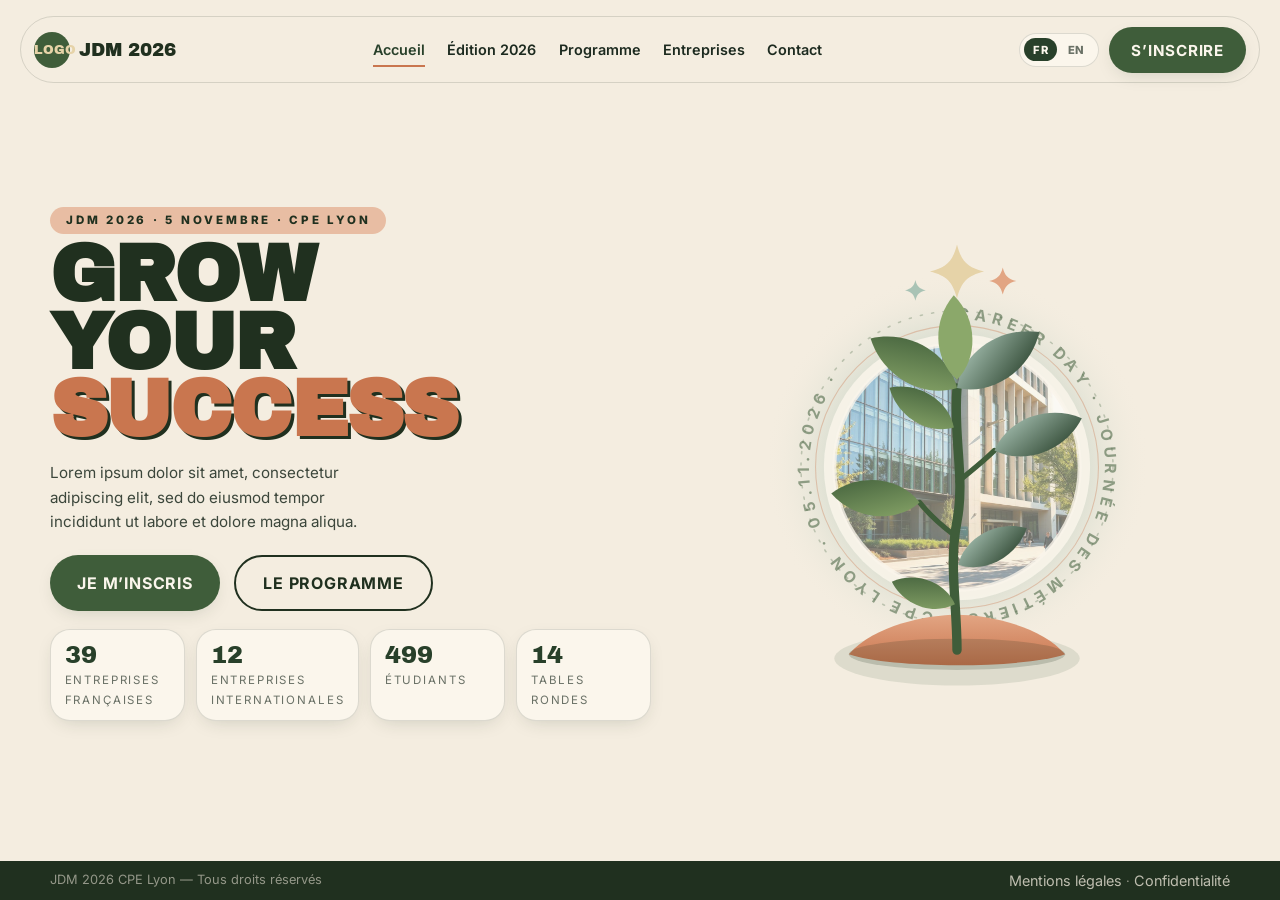
==== commit 9f7ce715: "Add placeholders text for the new 2026 edition" ====
--- a/index.html
+++ b/index.html
@@ -26,25 +26,25 @@
     <section class="hero hero--single">
       <div class="container hero__grid">
         <div>
-          <span class="chip" data-en="JDM 2026 · March 12 · CPE Lyon">JDM 2026 · 12 mars · CPE Lyon</span>
+          <span class="chip" data-en="JDM 2026 · NOVEMBER 5 · CPE Lyon">JDM 2026 · 5 NOVEMBRE · CPE Lyon</span>
           <h1 class="hero__title">
             <span data-en="Grow">Grow</span>
             <span data-en="Your">Your</span>
             <span class="hero__accent" data-en="Success">Success</span>
           </h1>
-          <p class="hero__lead" data-en="One day where curious students meet committed companies — connect, get inspired, and shape a responsible engineering future.">
-            Une journée où des étudiants curieux rencontrent des entreprises engagées :
-            créer des liens, s’inspirer et construire une ingénierie responsable.
+          <p class="hero__lead" data-en="Lorem ipsum dolor sit amet, consectetur adipiscing elit, sed do eiusmod tempor incididunt ut labore et dolore magna aliqua. ">
+            Lorem ipsum dolor sit amet, consectetur adipiscing elit, 
+            sed do eiusmod tempor incididunt ut labore et dolore magna aliqua. 
           </p>
           <div class="hero__cta">
             <button class="btn btn--primary btn--lg" data-modal-open="registerModal" data-en="Register free">Je m’inscris</button>
             <a class="btn btn--ghost btn--lg" href="program.html" data-en="Explore the program">Le programme</a>
           </div>
           <ul class="stats">
-            <li><span class="stat__num" data-count="60" data-suffix="+">0</span><span class="stat__lbl" data-en="Companies">Entreprises</span></li>
-            <li><span class="stat__num" data-count="1200" data-suffix="+">0</span><span class="stat__lbl" data-en="Students">Étudiants</span></li>
-            <li><span class="stat__num" data-count="24">0</span><span class="stat__lbl" data-en="Workshops">Ateliers</span></li>
-            <li><span class="stat__num" data-count="8">0</span><span class="stat__lbl" data-en="Hours">Heures</span></li>
+            <li><span class="stat__num" data-count="40" >0</span><span class="stat__lbl" data-en="French companies">Entreprises françaises</span></li>
+            <li><span class="stat__num" data-count="13" >0</span><span class="stat__lbl" data-en="Internationals companies">Entreprises internationales</span></li>
+            <li><span class="stat__num" data-count="500" data-suffix="+">0</span><span class="stat__lbl" data-en="Students">Étudiants</span></li>
+            <li><span class="stat__num" data-count="15">0</span><span class="stat__lbl" data-en="Round tables">Tables rondes</span></li>
           </ul>
         </div>
 
@@ -94,7 +94,7 @@
                   <g class="grow__sealspin">
                     <text class="grow__sealtxt" fill="var(--moss)" fill-opacity=".55">
                       <textPath href="#sealPath" startOffset="0">
-                        CAREER DAY · JOURNÉE DES MÉTIERS · CPE LYON · 12.03.2026 ·
+                        CAREER DAY · JOURNÉE DES MÉTIERS · CPE LYON · 05.11.2026 · 
                       </textPath>
                     </text>
                   </g>
--- a/css/pages.css
+++ b/css/pages.css
@@ -849,44 +849,45 @@
    LARGE SCREENS — fill the browser instead of a narrow column
    ========================================================= */
 @media (min-width:1400px){
-  :root{--container:1500px}
-  .prog{width:min(100% - 4rem,1620px)}
+  :root{--container:1640px}
+  .container{width:min(100% - 6rem,var(--container))}
+  .prog{width:min(100% - 6rem,var(--container))}
   .page-single .page__grid,
-  .hero--single .hero__grid{width:min(100% - 4rem,var(--container));gap:5rem}
-  .intro{max-width:44rem}
-  .intro__title{font-size:clamp(2.6rem,3.4vw,4rem)}
-  .intro__lead{max-width:54ch;font-size:1.18rem;line-height:1.7}
-  .hero--single .hero__title{font-size:clamp(4rem,6.6vw,7.4rem)}
-  .hero--single .hero__lead{max-width:42ch;font-size:1.22rem}
-  .hero--single .hero__right{max-width:min(100%,640px,78vh)}
-  .carousel,.page-single--ed2 .carousel{max-width:min(620px,70vh)}
-  .orbit{width:min(100%,72vh)}
-  .ed2__facts b{font-size:1.06rem}
-  .ed2__facts span{font-size:.98rem}
-  .contact__panels .intro{max-width:38rem}
-  .prog__title{font-size:clamp(2rem,2.9vw,2.8rem)}
-  .pcol{padding:1.5rem 1.8rem 1.7rem;border-radius:26px}
-  .pcol__top h2{font-size:1.25rem}
-  .tline b,.rtable b,.ecard b{font-size:1.05rem}
-  .tline time,.rtable__h{font-size:1.05rem}
-  .stats li{padding:1rem 1.2rem}
-  .stat__num{font-size:2rem}
+  .hero--single .hero__grid{width:min(100% - 6rem,var(--container));gap:6rem}
+  .page-single .page__grid{grid-template-columns:minmax(0,1.02fr) minmax(0,.98fr)}
+  .intro{max-width:50rem}
+  .intro__title{font-size:clamp(3rem,3.9vw,4.6rem)}
+  .intro__lead{max-width:58ch;font-size:1.24rem;line-height:1.7}
+  .hero--single .hero__title{font-size:clamp(4.4rem,7.2vw,8.4rem)}
+  .hero--single .hero__lead{max-width:46ch;font-size:1.28rem}
+  .hero--single .hero__right{max-width:min(100%,760px,80vh)}
+  .carousel,.page-single--ed2 .carousel{max-width:min(720px,74vh)}
+  .orbit{width:min(100%,78vh)}
+  .ed2__facts b{font-size:1.12rem}
+  .ed2__facts span{font-size:1.02rem}
+  .contact__panels .intro{max-width:44rem}
+  .prog__title{font-size:clamp(2.2rem,3.1vw,3.1rem)}
+  .pcol{padding:1.7rem 2rem 1.9rem;border-radius:28px}
+  .pcol__top h2{font-size:1.3rem}
+  .tline b,.rtable b,.ecard b{font-size:1.08rem}
+  .tline time,.rtable__h{font-size:1.08rem}
+  .stats li{padding:1.15rem 1.4rem}
+  .stat__num{font-size:2.15rem}
 }
 @media (min-width:1700px){
-  :root{--container:1680px}
-  .prog{width:min(100% - 5rem,1780px)}
-  .hero--single .hero__right{max-width:min(100%,720px,80vh)}
-  .carousel,.page-single--ed2 .carousel{max-width:min(700px,72vh)}
+  :root{--container:1720px}
+  .hero--single .hero__right{max-width:min(100%,860px,84vh)}
+  .carousel,.page-single--ed2 .carousel{max-width:min(800px,76vh)}
+  .orbit{width:min(100%,82vh)}
+  .intro{max-width:56rem}
+  .intro__lead{max-width:62ch}
 }
 
 @media (min-width:1400px){
-  .nav__inner{width:min(100% - 4rem,1560px)}
-  .footer__bar{width:min(100% - 4rem,1560px);max-width:none}
-}
-@media (min-width:1700px){
-  .nav__inner{width:min(100% - 5rem,1720px)}
-  .footer__bar{width:min(100% - 5rem,1720px)}
-}
+  .nav__inner{width:min(100% - 6rem,var(--container))}
+  .footer__bar{width:min(100% - 6rem,var(--container));max-width:none}
+}
+
 
 /* --- narrow / resized desktop windows: keep titles big --- */
 @media (min-width:961px) and (max-width:1399px){
@@ -898,3 +899,16 @@
 @media (max-width:960px){
   .intro__title--edition{font-size:clamp(2rem,8.6vw,3rem);line-height:1}
 }
+
+/* --- very large screens: let the program grid breathe vertically --- */
+@media (min-width:1400px) and (min-height:820px){
+  .page-single--wide{padding:9.6rem 0 3rem}
+  .prog{flex:1 1 auto}
+  .prog__grid{flex:1 1 auto;margin-top:2.4rem;gap:1.8rem 2rem}
+  .pcol{height:100%}
+  .pcol--rt .rtable{align-content:space-evenly;gap:.7rem 2rem}
+  .tline{gap:.9rem}
+}
+@media (min-width:1400px) and (min-height:820px){
+  .pcol--rt .rtable{height:100%}
+}
